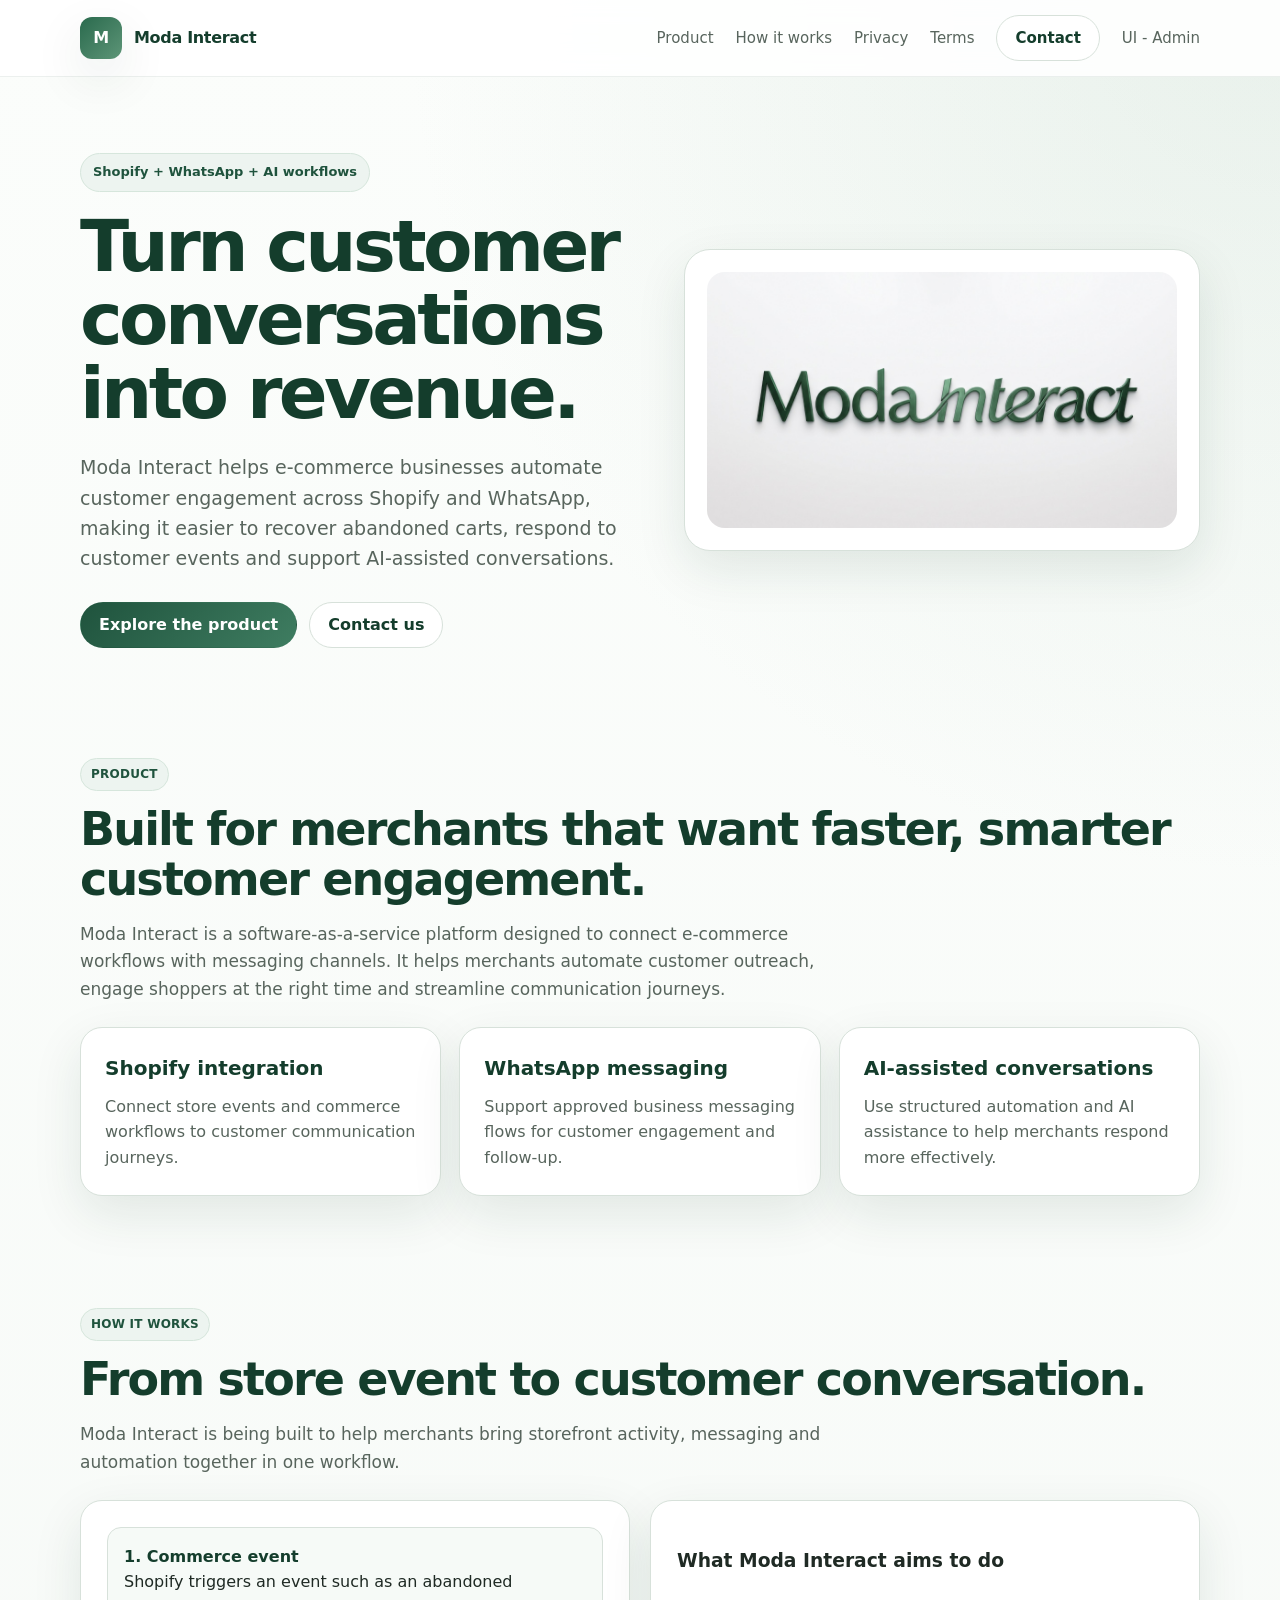
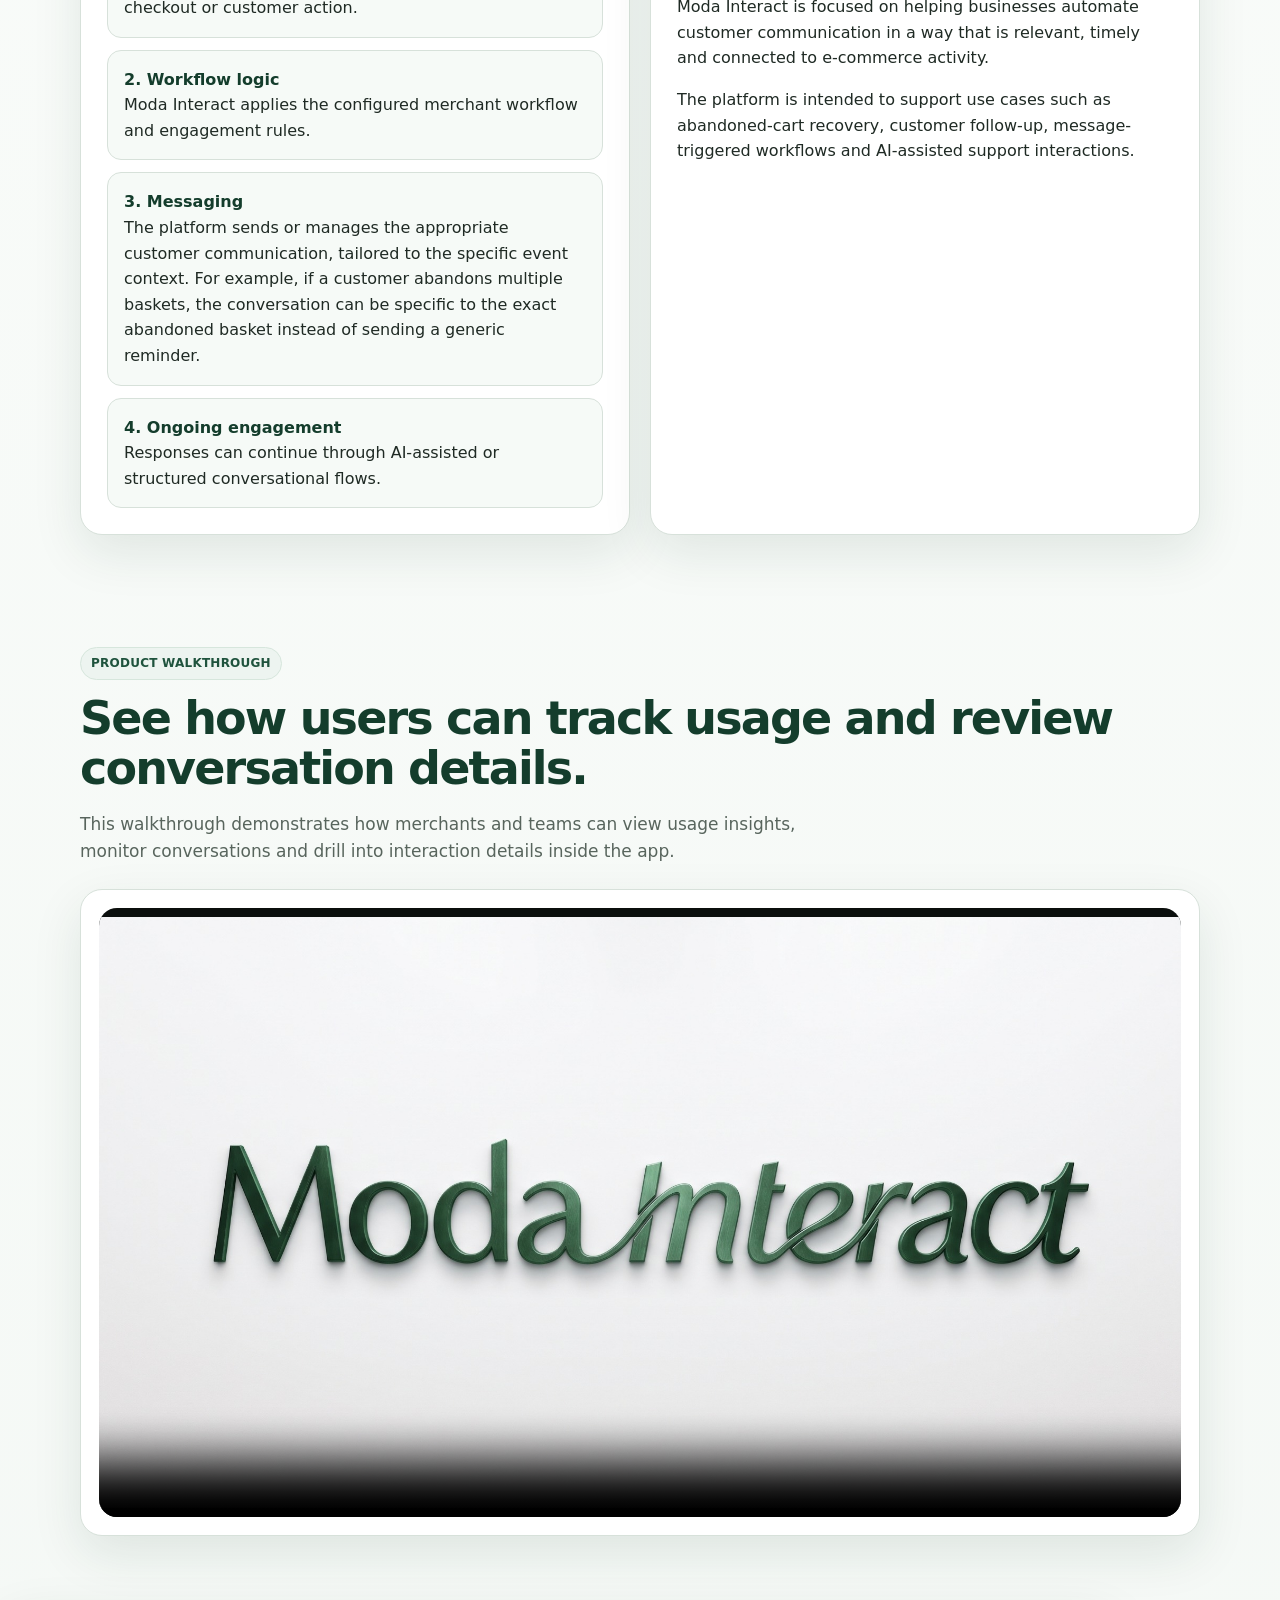
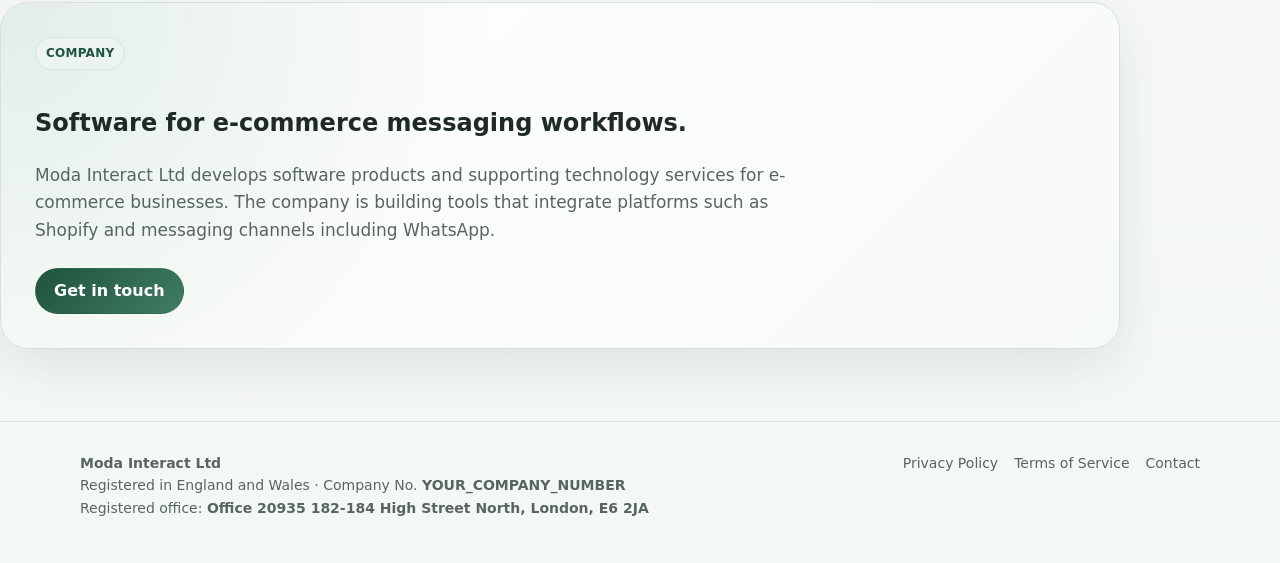
==== index.html @ c129f725 "updated link to admin interface" ====
<!doctype html>
<html lang="en">
<head>
  <meta charset="utf-8">
  <meta name="viewport" content="width=device-width, initial-scale=1">
  <title>Moda Interact — AI-powered customer engagement for e-commerce</title>
  <meta name="description" content="Moda Interact helps e-commerce businesses automate customer engagement across Shopify and WhatsApp.">
  <meta property="og:title" content="Moda Interact">
  <meta property="og:description" content="AI-powered customer engagement for e-commerce businesses.">
  <meta property="og:type" content="website">
  <link rel="icon" type="image/png" sizes="512x512" href="assets/favicon.png">
  <link rel="shortcut icon" href="favicon.ico">
  <link rel="apple-touch-icon" href="assets/favicon.png">
  <link rel="stylesheet" href="styles.css">
</head>
<body>

<header>
  <div class="container navbar">
    <a class="brand" href="index.html">
      <span class="brand-mark">M</span>
      <span>Moda Interact</span>
    </a>
    <nav class="nav-links">
      <a href="index.html#product">Product</a>
      <a href="index.html#how-it-works">How it works</a>
      <a href="privacy.html">Privacy</a>
      <a href="terms.html">Terms</a>
      <a class="button secondary" href="contact.html">Contact</a>
      <a href="ui-admin/index.html#admin-ui">UI - Admin</a>
    </nav>
  </div>
</header>

<main>
  <section class="hero">
    <div class="container hero-grid">
      <div>
        <span class="eyebrow">Shopify + WhatsApp + AI workflows</span>
        <h1>Turn customer conversations into revenue.</h1>
        <p>
          Moda Interact helps e-commerce businesses automate customer engagement across
          Shopify and WhatsApp, making it easier to recover abandoned carts, respond to
          customer events and support AI-assisted conversations.
        </p>
        <div class="hero-actions">
          <a class="button primary" href="#product">Explore the product</a>
          <a class="button secondary" href="contact.html">Contact us</a>
        </div>
      </div>
      <div class="logo-card">
        <img src="assets/moda-interact-logo.jpg" alt="Moda Interact logo">
      </div>
    </div>
  </section>

  <section class="section" id="product">

    <div class="container">
      <span class="badge">Product</span>
      <h2>Built for merchants that want faster, smarter customer engagement.</h2>
      <p class="section-intro">
        Moda Interact is a software-as-a-service platform designed to connect e-commerce
        workflows with messaging channels. It helps merchants automate customer outreach,
        engage shoppers at the right time and streamline communication journeys.
      </p>
      <div class="card-grid">
        <article class="card">
          <h3>Shopify integration</h3>
          <p>Connect store events and commerce workflows to customer communication journeys.</p>
        </article>
        <article class="card">
          <h3>WhatsApp messaging</h3>
          <p>Support approved business messaging flows for customer engagement and follow-up.</p>
        </article>
        <article class="card">
          <h3>AI-assisted conversations</h3>
          <p>Use structured automation and AI assistance to help merchants respond more effectively.</p>
        </article>
      </div>
    </div>
  </section>

  <section class="section" id="how-it-works">
    <div class="container">
      <span class="badge">How it works</span>
      <h2>From store event to customer conversation.</h2>
      <p class="section-intro">
        Moda Interact is being built to help merchants bring storefront activity,
        messaging and automation together in one workflow.
      </p>
      <div class="split">
        <div class="panel">
          <div class="flow">
            <div class="flow-item"><strong>1. Commerce event</strong><br>Shopify triggers an event such as an abandoned checkout or customer action.</div>
            <div class="flow-item"><strong>2. Workflow logic</strong><br>Moda Interact applies the configured merchant workflow and engagement rules.</div>
            <div class="flow-item"><strong>3. Messaging</strong><br>The platform sends or manages the appropriate customer communication, tailored to the specific event context. For example, if a customer abandons multiple baskets, the conversation can be specific to the exact abandoned basket instead of sending a generic reminder.</div>
            <div class="flow-item"><strong>4. Ongoing engagement</strong><br>Responses can continue through AI-assisted or structured conversational flows.</div>
          </div>
        </div>
        <div class="panel">
          <h3>What Moda Interact aims to do</h3>
          <p>
            Moda Interact is focused on helping businesses automate customer communication in a
            way that is relevant, timely and connected to e-commerce activity.
          </p>
          <p>
            The platform is intended to support use cases such as abandoned-cart recovery,
            customer follow-up, message-triggered workflows and AI-assisted support interactions.
          </p>
        </div>
      </div>
    </div>
  </section>

  <section class="section" id="demo">
    <div class="container">
      <span class="badge">Product walkthrough</span>
      <h2>See how users can track usage and review conversation details.</h2>
      <p class="section-intro">
        This walkthrough demonstrates how merchants and teams can view usage insights,
        monitor conversations and drill into interaction details inside the app.
      </p>
      <div class="video-wrap">
        <video controls playsinline preload="metadata" poster="assets/moda-interact-logo.jpg">
          <source src="usage-interactions.mp4" type="video/mp4">
          Your browser does not support the video tag.
        </video>
      </div>
    </div>
  </section>

  <section class="container cta">
    <span class="badge">Company</span>
    <h2>Software for e-commerce messaging workflows.</h2>
    <p class="section-intro">
      Moda Interact Ltd develops software products and supporting technology services for
      e-commerce businesses. The company is building tools that integrate platforms such as
      Shopify and messaging channels including WhatsApp.
    </p>
    <a class="button primary" href="contact.html">Get in touch</a>
  </section>
</main>

<footer>
  <div class="container footer-grid">
    <div>
      <strong>Moda Interact Ltd</strong><br>
      Registered in England and Wales · Company No. <strong>YOUR_COMPANY_NUMBER</strong><br>
      Registered office: <strong>Office 20935 182-184 High Street North, London, E6 2JA</strong>
    </div>
    <div class="footer-links">
      <a href="privacy.html">Privacy Policy</a>
      <a href="terms.html">Terms of Service</a>
      <a href="contact.html">Contact</a>
    </div>
  </div>
</footer>

</body>
</html>
---- styles.css ----
:root {
  --brand-900: #143d2c;
  --brand-800: #1f533d;
  --brand-700: #2a6a4d;
  --brand-600: #3f7d61;
  --brand-500: #5d9577;
  --brand-300: #b9d2c2;
  --brand-200: #d6e6dc;
  --brand-100: #edf4f0;
  --ink: #1f2a24;
  --muted: #58655d;
  --line: #d7e1da;
  --surface: #ffffff;
  --surface-soft: #f6faf7;
  --shadow: 0 18px 50px rgba(20, 61, 44, 0.10);
  --radius: 22px;
  --radius-sm: 14px;
  --max: 1120px;
}

* { box-sizing: border-box; }

html { scroll-behavior: smooth; }

body {
  margin: 0;
  font-family: Inter, ui-sans-serif, system-ui, -apple-system, BlinkMacSystemFont, "Segoe UI", sans-serif;
  color: var(--ink);
  background:
    radial-gradient(circle at top right, rgba(185, 210, 194, 0.28), transparent 22%),
    linear-gradient(180deg, #fbfdfb 0%, #f4f8f5 100%);
  line-height: 1.6;
}

img { max-width: 100%; display: block; }
a { color: inherit; text-decoration: none; }

.container {
  width: min(var(--max), calc(100% - 40px));
  margin: 0 auto;
}

header {
  position: sticky;
  top: 0;
  z-index: 30;
  background: rgba(255,255,255,0.88);
  backdrop-filter: blur(14px);
  border-bottom: 1px solid rgba(20, 61, 44, 0.08);
}

.navbar {
  min-height: 76px;
  display: flex;
  align-items: center;
  justify-content: space-between;
  gap: 20px;
}

.brand {
  display: inline-flex;
  align-items: center;
  gap: 12px;
  font-weight: 800;
  color: var(--brand-900);
  letter-spacing: -0.02em;
}

.brand-mark {
  width: 42px;
  height: 42px;
  border-radius: 12px;
  background: linear-gradient(135deg, var(--brand-700), var(--brand-500));
  color: white;
  display: grid;
  place-items: center;
  font-weight: 900;
  box-shadow: var(--shadow);
}

.nav-links {
  display: flex;
  align-items: center;
  gap: 22px;
  color: var(--muted);
  font-size: 15px;
}

.nav-links a:hover { color: var(--brand-900); }

.button {
  display: inline-flex;
  align-items: center;
  justify-content: center;
  min-height: 46px;
  padding: 0 18px;
  border-radius: 999px;
  border: 1px solid transparent;
  font-weight: 700;
  transition: transform .18s ease, box-shadow .18s ease, background .18s ease;
  cursor: pointer;
}

.button:hover {
  transform: translateY(-1px);
  box-shadow: 0 8px 24px rgba(20, 61, 44, 0.14);
}

.button.primary {
  background: linear-gradient(135deg, var(--brand-800), var(--brand-600));
  color: white;
}

.button.secondary {
  background: white;
  color: var(--brand-900);
  border-color: var(--line);
}

.hero {
  padding: 76px 0 54px;
}

.hero-grid {
  display: grid;
  grid-template-columns: 1.05fr 0.95fr;
  gap: 34px;
  align-items: center;
}

.eyebrow {
  display: inline-flex;
  align-items: center;
  gap: 8px;
  background: var(--brand-100);
  color: var(--brand-800);
  border: 1px solid var(--brand-200);
  border-radius: 999px;
  padding: 8px 12px;
  font-size: 13px;
  font-weight: 700;
  margin-bottom: 18px;
}

h1 {
  margin: 0;
  font-size: clamp(42px, 6vw, 72px);
  line-height: 1.02;
  letter-spacing: -0.05em;
  color: var(--brand-900);
}

.hero p {
  font-size: 19px;
  color: var(--muted);
  max-width: 680px;
  margin: 22px 0 28px;
}

.hero-actions {
  display: flex;
  gap: 12px;
  flex-wrap: wrap;
}

.logo-card {
  background: white;
  border: 1px solid var(--line);
  border-radius: 26px;
  padding: 22px;
  box-shadow: var(--shadow);
}

.logo-card img {
  width: 100%;
  border-radius: 18px;
}

.section {
  padding: 56px 0;
}

.section h2 {
  margin: 0 0 12px;
  font-size: clamp(28px, 4vw, 46px);
  line-height: 1.08;
  letter-spacing: -0.04em;
  color: var(--brand-900);
}

.section-intro {
  color: var(--muted);
  max-width: 760px;
  margin-bottom: 24px;
  font-size: 17px;
}

.card-grid {
  display: grid;
  grid-template-columns: repeat(3, 1fr);
  gap: 18px;
}

.card {
  background: white;
  border: 1px solid var(--line);
  border-radius: var(--radius);
  padding: 24px;
  box-shadow: var(--shadow);
}

.card h3 {
  margin: 0 0 10px;
  color: var(--brand-900);
  font-size: 20px;
}

.card p {
  margin: 0;
  color: var(--muted);
}

.badge {
  display: inline-block;
  font-size: 12px;
  font-weight: 800;
  letter-spacing: 0.02em;
  text-transform: uppercase;
  color: var(--brand-800);
  background: var(--brand-100);
  border: 1px solid var(--brand-200);
  border-radius: 999px;
  padding: 6px 10px;
  margin-bottom: 14px;
}

.split {
  display: grid;
  grid-template-columns: 1fr 1fr;
  gap: 20px;
}

.panel {
  background: white;
  border: 1px solid var(--line);
  border-radius: var(--radius);
  padding: 26px;
  box-shadow: var(--shadow);
}

.flow {
  display: grid;
  gap: 12px;
}

.flow-item {
  background: var(--surface-soft);
  border: 1px solid var(--line);
  border-radius: var(--radius-sm);
  padding: 16px;
}

.flow-item strong {
  color: var(--brand-900);
}

.video-wrap {
  background: white;
  border: 1px solid var(--line);
  border-radius: var(--radius);
  padding: 18px;
  box-shadow: var(--shadow);
}

.video-wrap video {
  display: block;
  width: 100%;
  max-width: 100%;
  border-radius: 18px;
  background: #0b0f0d;
  aspect-ratio: 16 / 9;
}

.cta {
  margin: 10px 0 72px;
  background:
    radial-gradient(circle at top left, rgba(214, 230, 220, 0.70), transparent 42%),
    linear-gradient(135deg, #ffffff 0%, #f6faf7 100%);
  border: 1px solid var(--line);
  border-radius: 28px;
  padding: 34px;
  box-shadow: var(--shadow);
}

footer {
  border-top: 1px solid var(--line);
  padding: 30px 0 44px;
  color: var(--muted);
  font-size: 14px;
}

.footer-grid {
  display: flex;
  justify-content: space-between;
  gap: 24px;
  flex-wrap: wrap;
}

.footer-links {
  display: flex;
  gap: 16px;
  flex-wrap: wrap;
}

.legal {
  padding: 56px 0 80px;
}

.legal-wrap {
  background: white;
  border: 1px solid var(--line);
  border-radius: 28px;
  padding: 34px;
  box-shadow: var(--shadow);
}

.legal h1 {
  font-size: clamp(36px, 5vw, 58px);
  margin-bottom: 16px;
}

.legal h2 {
  color: var(--brand-900);
  margin-top: 28px;
  margin-bottom: 8px;
  font-size: 24px;
}

.legal p, .legal li {
  color: var(--muted);
}

.notice {
  background: var(--brand-100);
  border: 1px solid var(--brand-200);
  color: var(--brand-800);
  border-radius: 16px;
  padding: 14px 16px;
  margin-top: 16px;
}

.contact-card {
  display: grid;
  gap: 12px;
}

.contact-list {
  display: grid;
  gap: 12px;
  margin-top: 16px;
}

.contact-item {
  background: var(--surface-soft);
  border: 1px solid var(--line);
  border-radius: 14px;
  padding: 14px 16px;
}

.small {
  font-size: 14px;
  color: var(--muted);
}

@media (max-width: 900px) {
  .hero-grid, .split, .card-grid {
    grid-template-columns: 1fr;
  }
}

@media (max-width: 740px) {
  .nav-links a:not(.button) { display: none; }
  .container { width: min(var(--max), calc(100% - 24px)); }
  .hero { padding-top: 46px; }
  .cta, .legal-wrap { padding: 24px; }
}
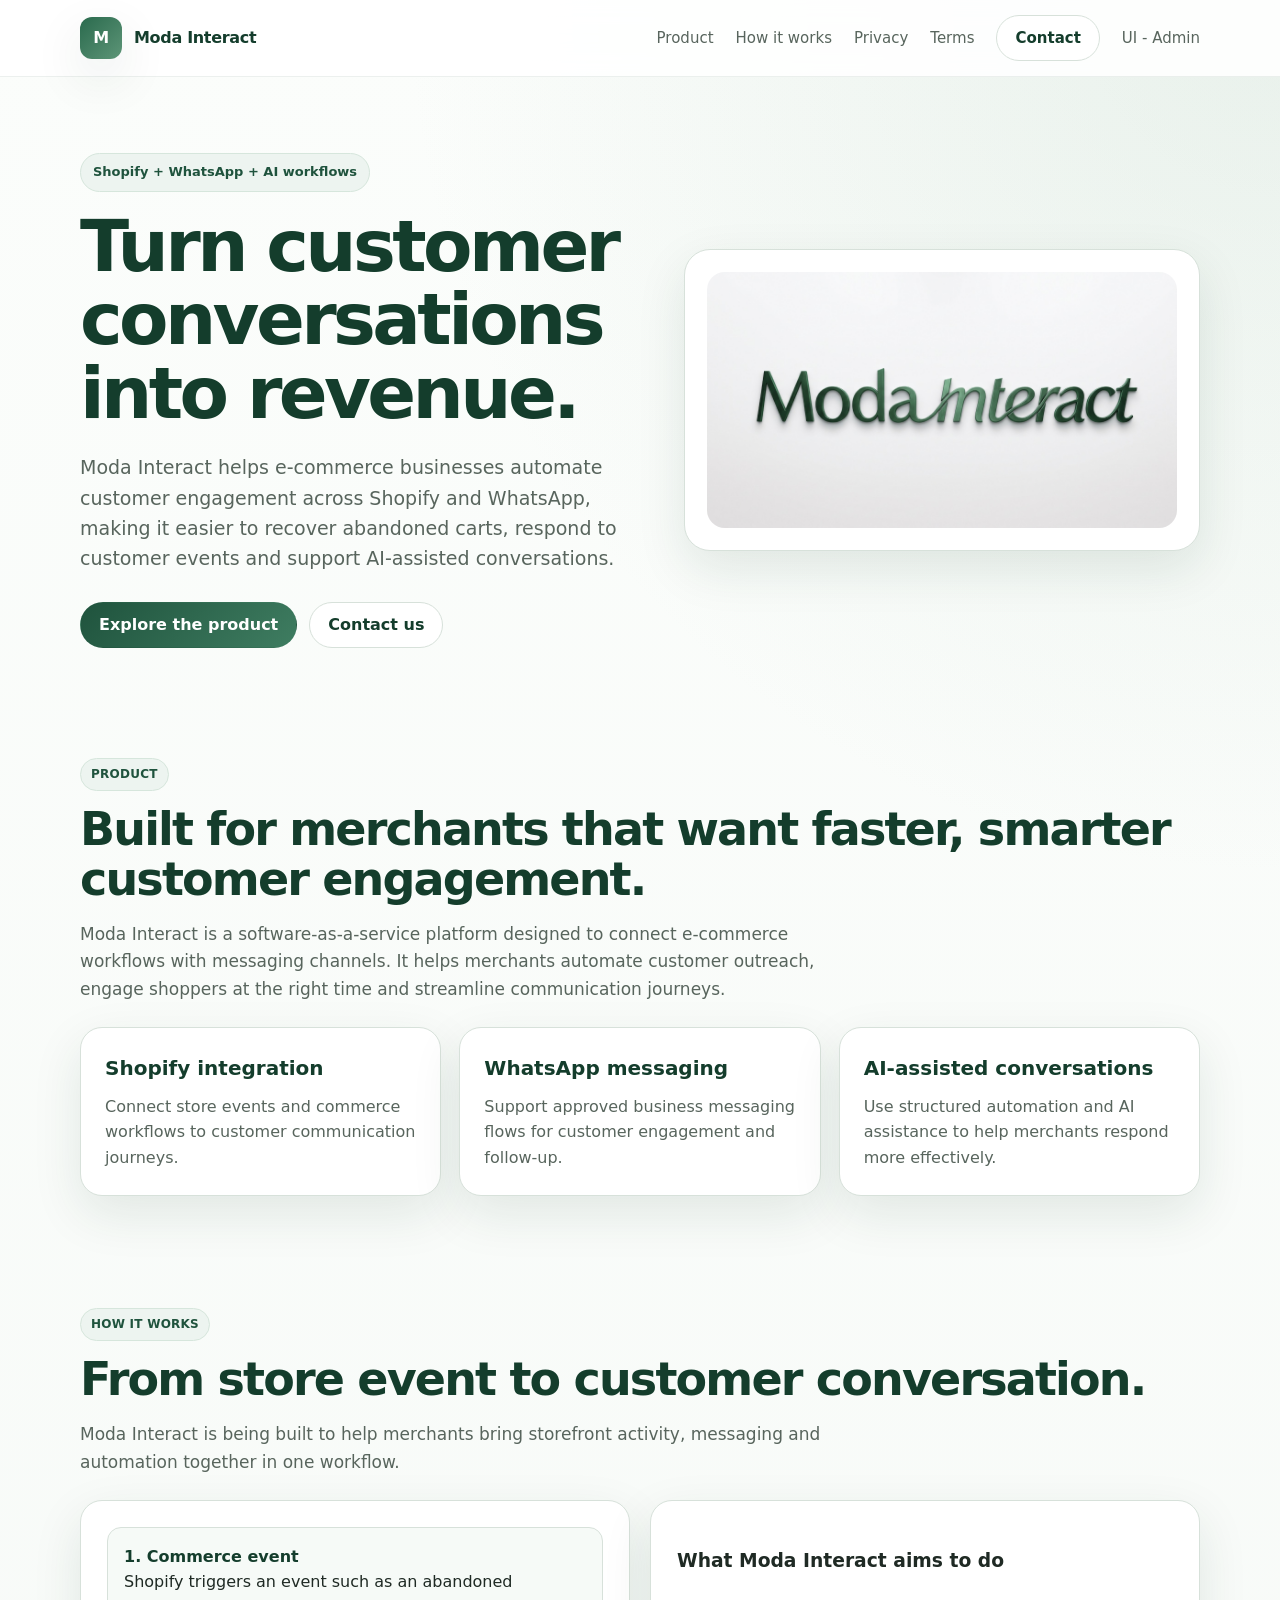
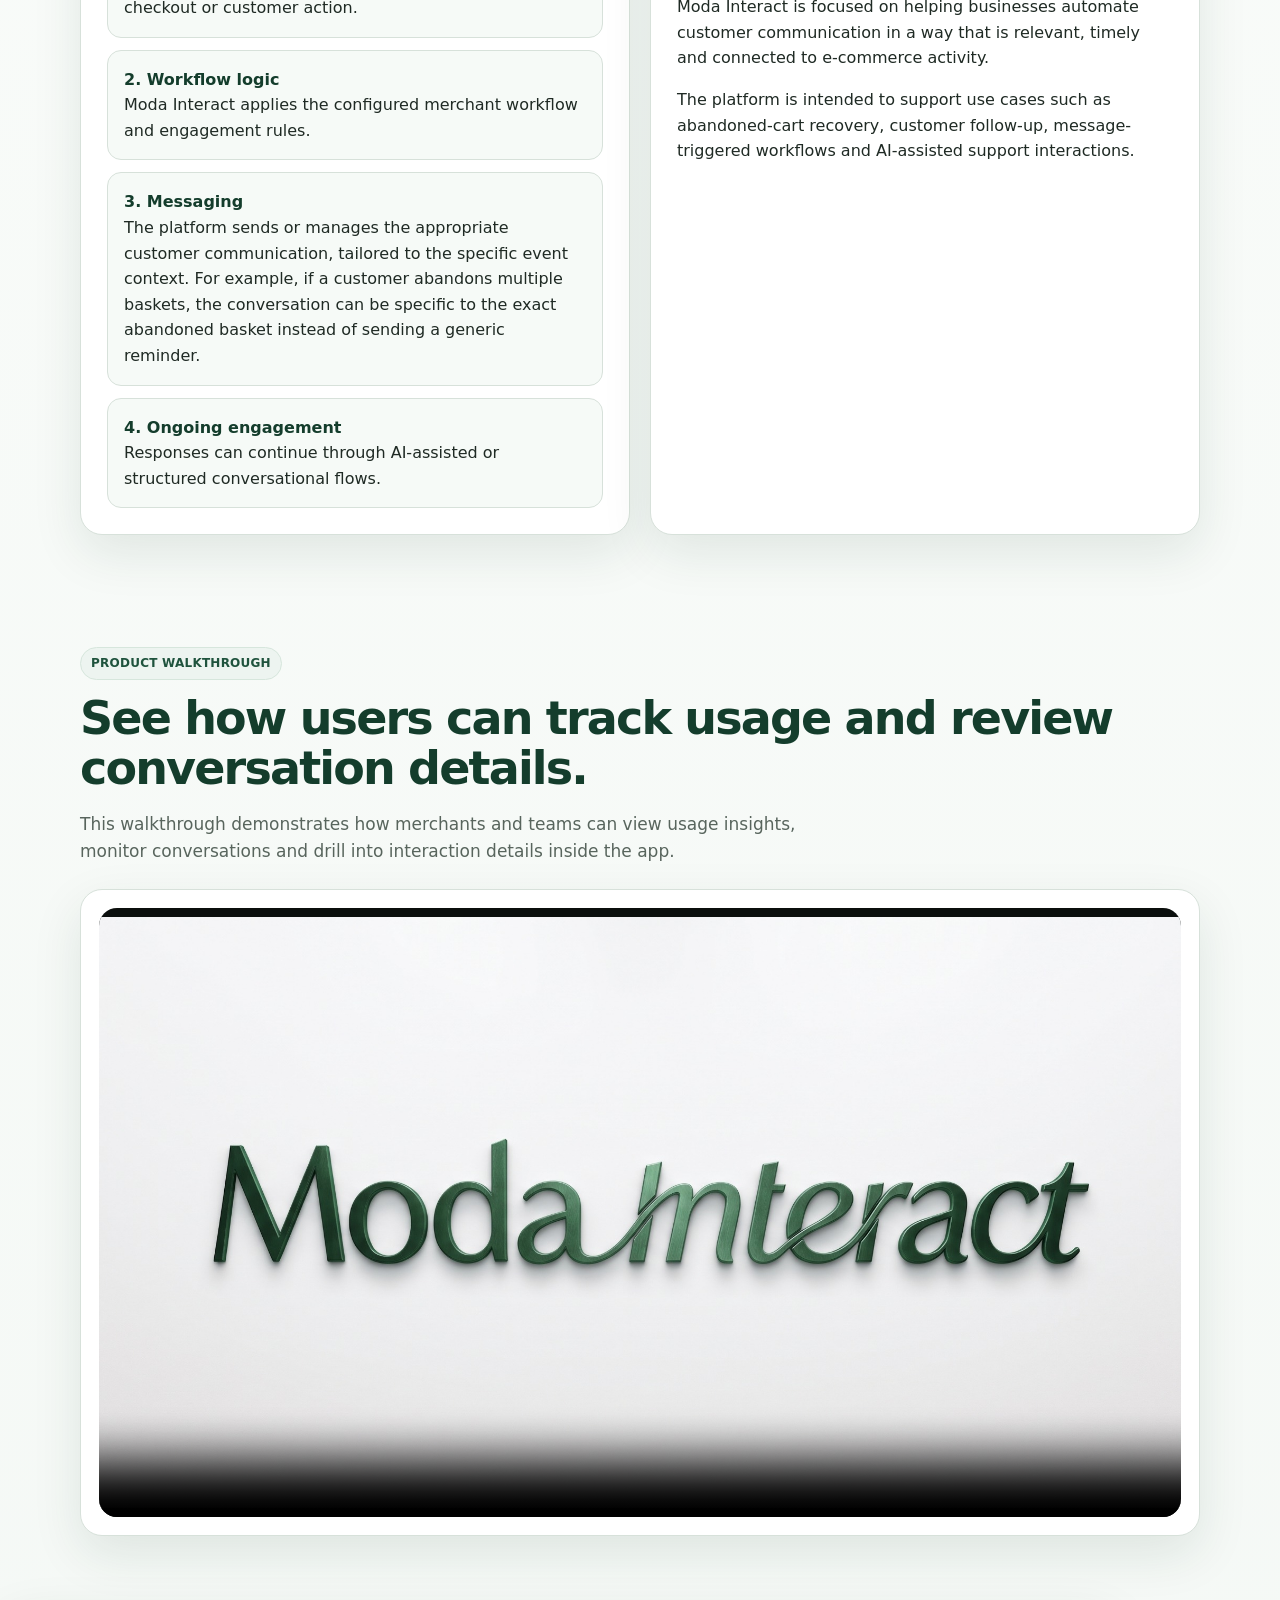
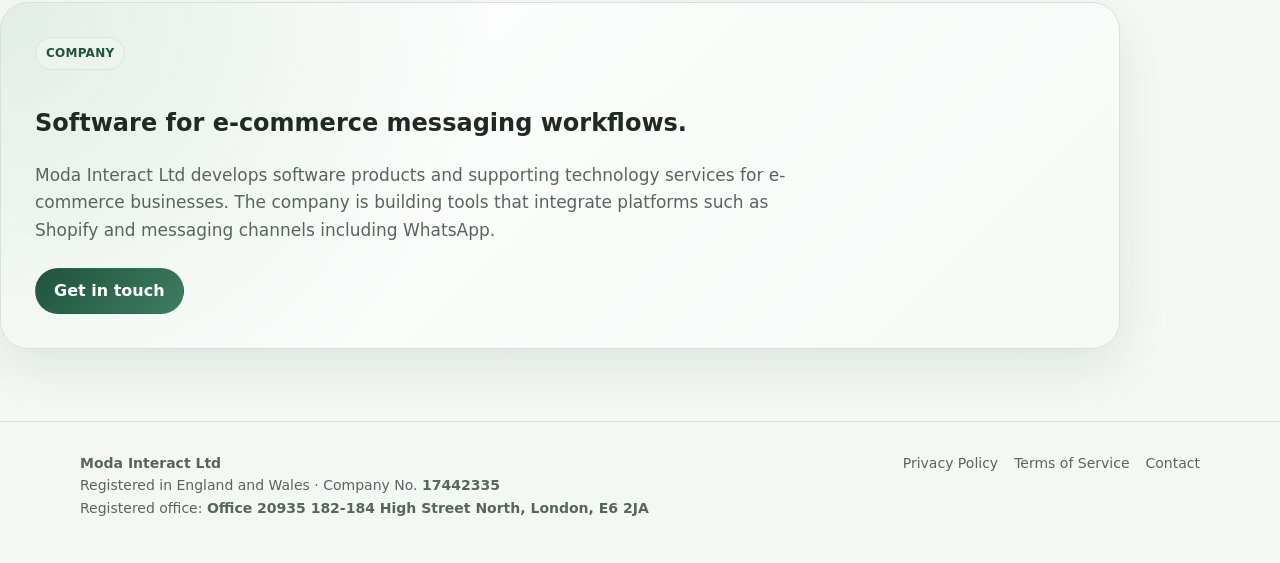
==== commit 2d03a1e3: "added company details" ====
--- a/index.html
+++ b/index.html
@@ -97,8 +97,7 @@
             <div class="flow-item"><strong>3. Messaging</strong><br>The platform sends or manages the appropriate customer communication, tailored to the specific event context. For example, if a customer abandons multiple baskets, the conversation can be specific to the exact abandoned basket instead of sending a generic reminder.</div>
             <div class="flow-item"><strong>4. Ongoing engagement</strong><br>Responses can continue through AI-assisted or structured conversational flows.</div>
           </div>
-        </div>
-        <div class="panel">
+        </div> <div class="panel">
           <h3>What Moda Interact aims to do</h3>
           <p>
             Moda Interact is focused on helping businesses automate customer communication in a
@@ -146,7 +145,7 @@
   <div class="container footer-grid">
     <div>
       <strong>Moda Interact Ltd</strong><br>
-      Registered in England and Wales · Company No. <strong>YOUR_COMPANY_NUMBER</strong><br>
+      Registered in England and Wales · Company No. <strong>17442335</strong><br>
       Registered office: <strong>Office 20935 182-184 High Street North, London, E6 2JA</strong>
     </div>
     <div class="footer-links">
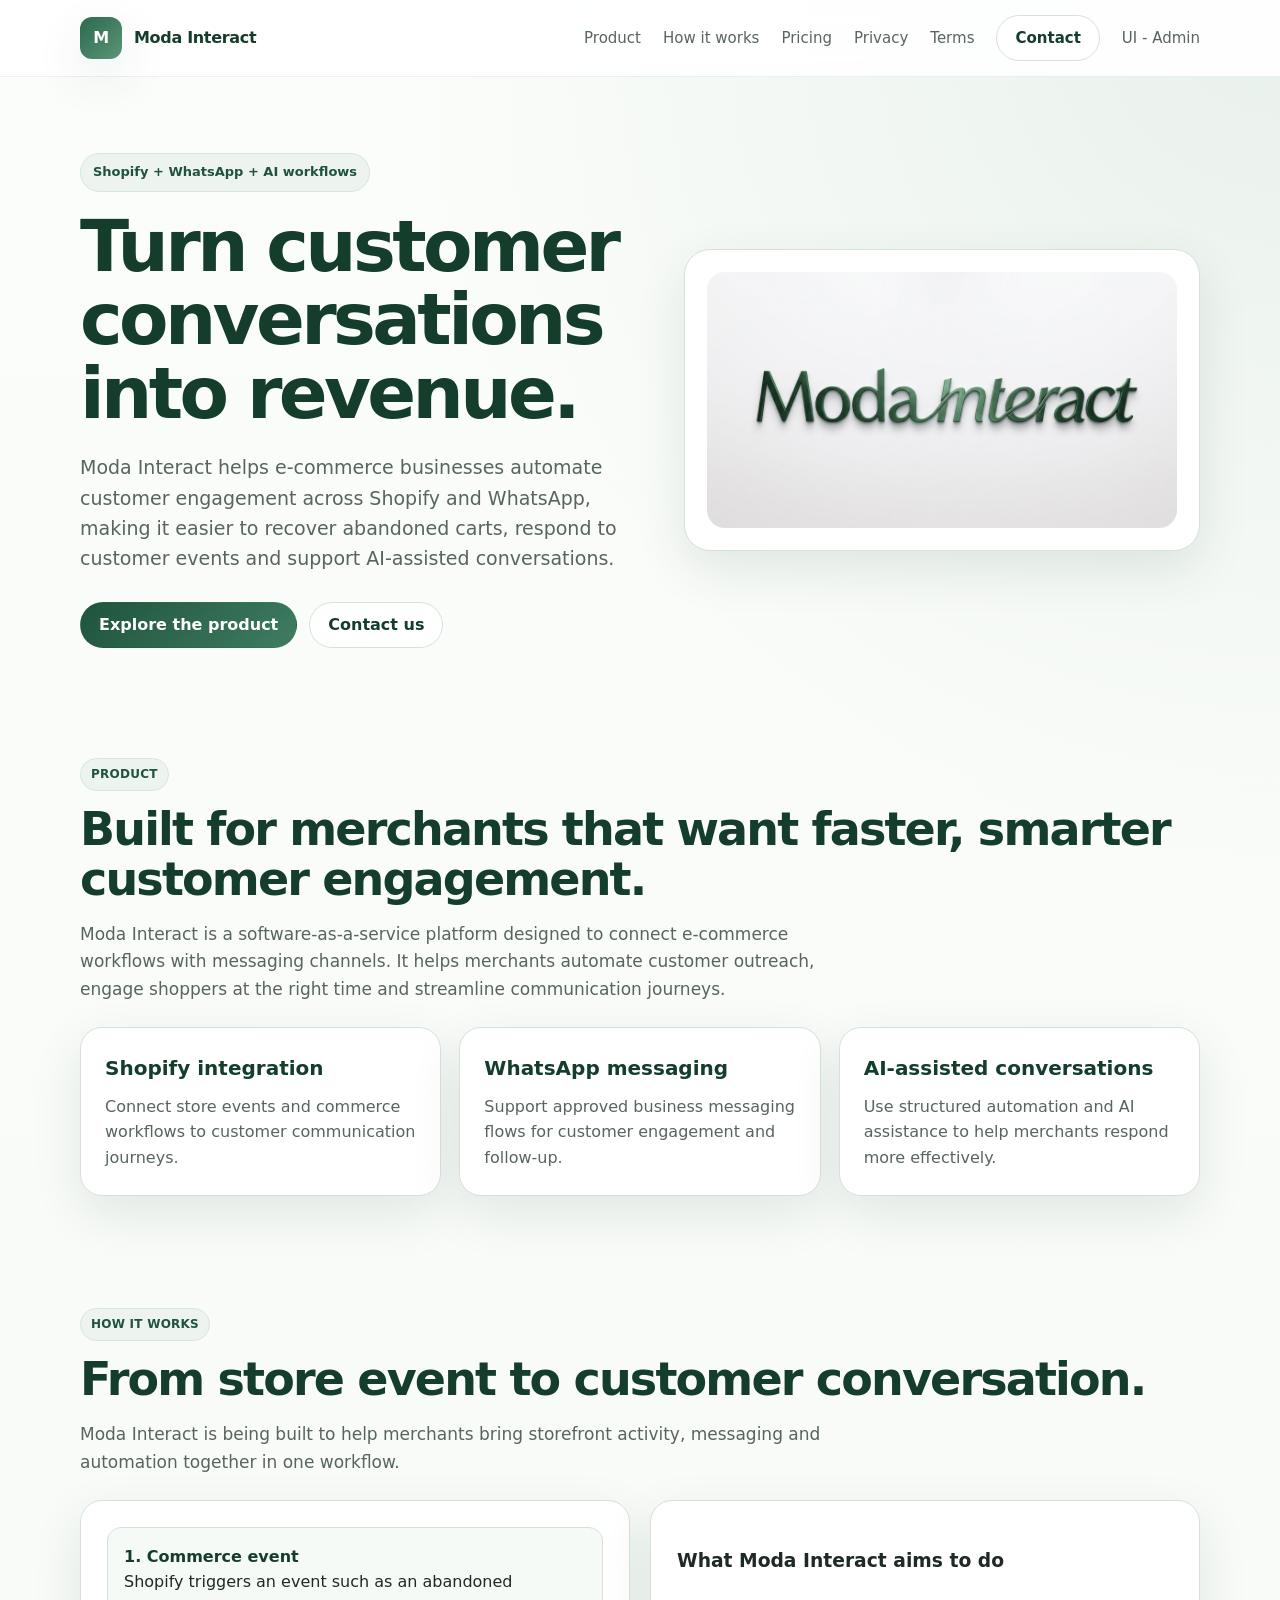
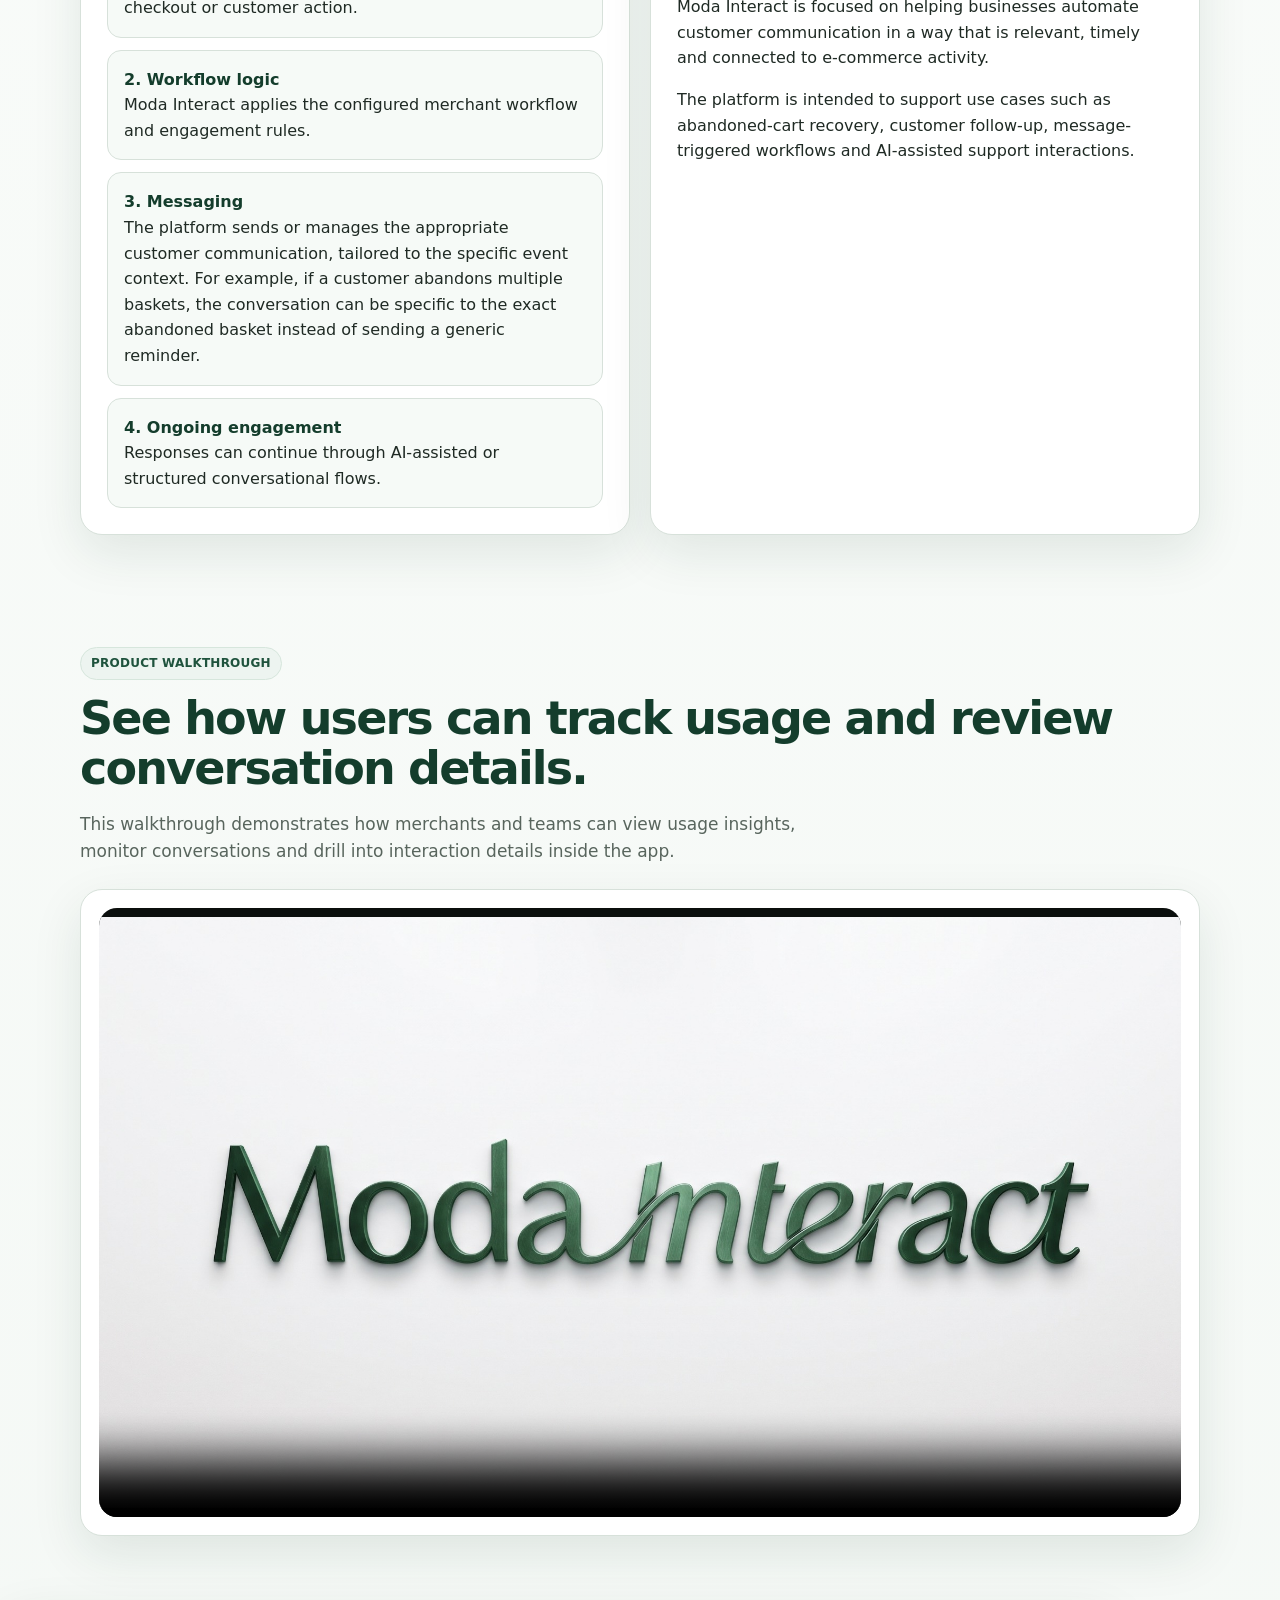
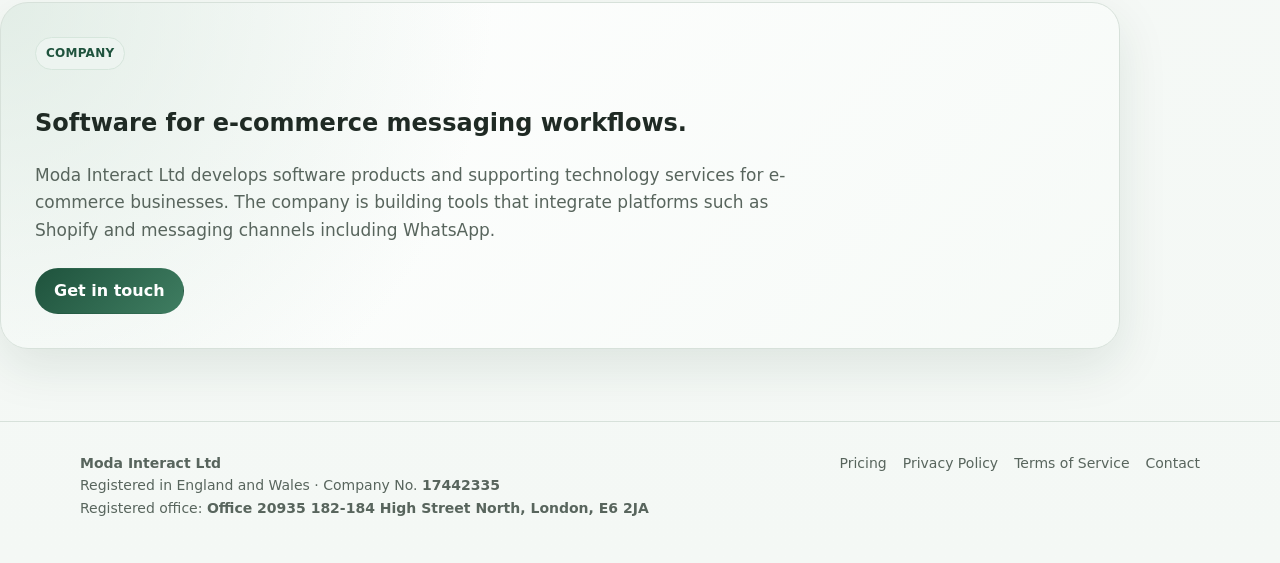
==== commit 626ea129: "adding pricing page" ====
--- a/index.html
+++ b/index.html
@@ -24,6 +24,7 @@
     <nav class="nav-links">
       <a href="index.html#product">Product</a>
       <a href="index.html#how-it-works">How it works</a>
+      <a href="pricing.html">Pricing</a>
       <a href="privacy.html">Privacy</a>
       <a href="terms.html">Terms</a>
       <a class="button secondary" href="contact.html">Contact</a>
@@ -149,6 +150,7 @@
       Registered office: <strong>Office 20935 182-184 High Street North, London, E6 2JA</strong>
     </div>
     <div class="footer-links">
+      <a href="pricing.html">Pricing</a>
       <a href="privacy.html">Privacy Policy</a>
       <a href="terms.html">Terms of Service</a>
       <a href="contact.html">Contact</a>
--- a/styles.css
+++ b/styles.css
@@ -385,3 +385,545 @@
   .hero { padding-top: 46px; }
   .cta, .legal-wrap { padding: 24px; }
 }
+
+/* Pricing page */
+.pricing-hero {
+  padding-bottom: 34px;
+}
+
+.pricing-hero-grid {
+  align-items: stretch;
+}
+
+.hero-mini-stats {
+  display: grid;
+  grid-template-columns: repeat(3, 1fr);
+  gap: 14px;
+  margin-top: 26px;
+}
+
+.mini-stat {
+  background: rgba(255,255,255,0.82);
+  border: 1px solid var(--line);
+  border-radius: 18px;
+  padding: 16px;
+  box-shadow: var(--shadow);
+}
+
+.mini-stat strong {
+  display: block;
+  color: var(--brand-900);
+  font-size: 18px;
+  margin-bottom: 4px;
+}
+
+.mini-stat span {
+  color: var(--muted);
+  font-size: 14px;
+}
+
+.pricing-orbit {
+  position: relative;
+  min-height: 430px;
+  background:
+    radial-gradient(circle at center, rgba(214, 230, 220, 0.95), rgba(237, 244, 240, 0.65) 34%, transparent 35%),
+    linear-gradient(135deg, rgba(255,255,255,0.95), rgba(246,250,247,0.96));
+  border: 1px solid var(--line);
+  border-radius: 28px;
+  box-shadow: var(--shadow);
+  overflow: hidden;
+}
+
+.pricing-orbit::before,
+.pricing-orbit::after {
+  content: "";
+  position: absolute;
+  inset: 32px;
+  border-radius: 50%;
+  border: 1px dashed rgba(63, 125, 97, 0.24);
+}
+
+.pricing-orbit::after {
+  inset: 78px;
+}
+
+.orbit-core {
+  position: absolute;
+  top: 50%;
+  left: 50%;
+  transform: translate(-50%, -50%);
+  width: min(280px, calc(100% - 60px));
+  text-align: center;
+  background: white;
+  border: 1px solid var(--line);
+  border-radius: 24px;
+  padding: 24px;
+  box-shadow: var(--shadow);
+  z-index: 2;
+}
+
+.orbit-kicker {
+  display: inline-block;
+  font-size: 12px;
+  text-transform: uppercase;
+  letter-spacing: 0.05em;
+  color: var(--brand-700);
+  font-weight: 800;
+  margin-bottom: 10px;
+}
+
+.orbit-core strong {
+  display: block;
+  color: var(--brand-900);
+  font-size: 28px;
+  line-height: 1.08;
+  margin-bottom: 8px;
+}
+
+.orbit-core p {
+  margin: 0;
+  color: var(--muted);
+  font-size: 15px;
+}
+
+.orbit-pill {
+  position: absolute;
+  background: white;
+  border: 1px solid var(--line);
+  border-radius: 999px;
+  padding: 12px 16px;
+  box-shadow: var(--shadow);
+  font-weight: 700;
+  color: var(--brand-900);
+  z-index: 2;
+}
+
+.orbit-pill-a { top: 42px; left: 34px; }
+.orbit-pill-b { top: 86px; right: 24px; }
+.orbit-pill-c { bottom: 42px; left: 32px; max-width: 220px; }
+.orbit-pill-d { right: 30px; bottom: 86px; }
+
+.plan-grid {
+  display: grid;
+  grid-template-columns: repeat(4, 1fr);
+  gap: 20px;
+  align-items: stretch;
+}
+
+.plan-card {
+  position: relative;
+  background: linear-gradient(180deg, #ffffff 0%, #f9fcfa 100%);
+  border: 1px solid var(--line);
+  border-radius: 26px;
+  padding: 24px;
+  box-shadow: var(--shadow);
+  display: flex;
+  flex-direction: column;
+  gap: 18px;
+}
+
+.plan-card-free {
+  background: linear-gradient(180deg, #ffffff 0%, #f5f8f6 100%);
+}
+
+.featured-plan {
+  border-color: rgba(42, 106, 77, 0.25);
+  box-shadow: 0 24px 56px rgba(20, 61, 44, 0.16);
+  transform: translateY(-6px);
+}
+
+.plan-ribbon {
+  position: absolute;
+  top: 14px;
+  right: 14px;
+  background: linear-gradient(135deg, var(--brand-800), var(--brand-600));
+  color: white;
+  border-radius: 999px;
+  padding: 7px 11px;
+  font-size: 12px;
+  font-weight: 800;
+  letter-spacing: 0.02em;
+}
+
+.plan-chip {
+  display: inline-flex;
+  align-items: center;
+  background: var(--brand-100);
+  border: 1px solid var(--brand-200);
+  color: var(--brand-800);
+  border-radius: 999px;
+  padding: 6px 10px;
+  font-size: 12px;
+  font-weight: 800;
+  text-transform: uppercase;
+  letter-spacing: 0.03em;
+  margin-bottom: 10px;
+}
+
+.plan-header h3 {
+  margin: 0 0 6px;
+  font-size: 28px;
+  color: var(--brand-900);
+}
+
+.plan-header p {
+  margin: 10px 0 0;
+  color: var(--muted);
+}
+
+.plan-price {
+  color: var(--brand-900);
+  font-size: 46px;
+  font-weight: 900;
+  line-height: 1;
+  letter-spacing: -0.05em;
+}
+
+.currency {
+  font-size: 24px;
+  vertical-align: top;
+  position: relative;
+  top: 4px;
+  margin-right: 3px;
+}
+
+.price-period {
+  font-size: 15px;
+  font-weight: 700;
+  color: var(--muted);
+  letter-spacing: 0;
+  margin-left: 6px;
+}
+
+.plan-allowance {
+  background: linear-gradient(135deg, var(--brand-900), var(--brand-700));
+  color: white;
+  border-radius: 22px;
+  padding: 18px;
+}
+
+.allowance-number {
+  font-size: 44px;
+  font-weight: 900;
+  line-height: 1;
+  margin-bottom: 8px;
+}
+
+.allowance-copy {
+  font-size: 14px;
+  color: rgba(255,255,255,0.86);
+}
+
+.plan-feature-list {
+  display: grid;
+  gap: 12px;
+}
+
+.plan-feature {
+  background: white;
+  border: 1px solid var(--line);
+  border-radius: 16px;
+  padding: 14px;
+}
+
+.plan-feature strong {
+  display: block;
+  color: var(--brand-900);
+  margin-bottom: 4px;
+}
+
+.plan-feature span {
+  display: block;
+  color: var(--muted);
+  font-size: 14px;
+}
+
+.pricing-highlight {
+  background:
+    radial-gradient(circle at top left, rgba(214, 230, 220, 0.45), transparent 28%),
+    linear-gradient(180deg, rgba(250,252,251,0.98), rgba(244,248,245,0.98));
+}
+
+.topup-showcase {
+  display: grid;
+  grid-template-columns: 0.92fr 1.08fr;
+  gap: 22px;
+  align-items: start;
+}
+
+.topup-intro-card,
+.ladder-card,
+.journey-panel,
+.pricing-panel,
+.faq-card {
+  background: white;
+  border: 1px solid var(--line);
+  border-radius: 24px;
+  box-shadow: var(--shadow);
+}
+
+.topup-intro-card {
+  padding: 28px;
+}
+
+.topup-intro-card h3,
+.ladder-card h3,
+.pricing-panel h3,
+.faq-card h3,
+.journey-node h3 {
+  margin: 0 0 10px;
+  color: var(--brand-900);
+}
+
+.topup-intro-card p,
+.ladder-card p,
+.faq-card p,
+.journey-node p,
+.benefit-card p {
+  margin: 0;
+  color: var(--muted);
+}
+
+.topup-circles {
+  display: grid;
+  grid-template-columns: repeat(3, 1fr);
+  gap: 12px;
+  margin-top: 20px;
+}
+
+.topup-circle {
+  aspect-ratio: 1;
+  border-radius: 50%;
+  background: radial-gradient(circle at 30% 20%, rgba(255,255,255,0.95), rgba(214,230,220,0.55));
+  border: 1px solid var(--line);
+  display: grid;
+  place-items: center;
+  text-align: center;
+  padding: 16px;
+}
+
+.topup-circle span {
+  display: block;
+  color: var(--brand-900);
+  font-size: 28px;
+  font-weight: 900;
+  line-height: 1;
+}
+
+.topup-circle small {
+  color: var(--muted);
+  font-size: 12px;
+  margin-top: 6px;
+}
+
+.topup-ladder-grid {
+  display: grid;
+  gap: 16px;
+}
+
+.ladder-card {
+  padding: 22px;
+}
+
+.highlighted-ladder {
+  background: linear-gradient(135deg, #ffffff 0%, #f6faf7 100%);
+  border-color: rgba(42,106,77,0.22);
+}
+
+.ladder-head {
+  display: flex;
+  gap: 14px;
+  align-items: center;
+  margin-bottom: 16px;
+}
+
+.plan-dot {
+  width: 14px;
+  height: 54px;
+  border-radius: 999px;
+  flex: 0 0 auto;
+}
+
+.free-dot { background: linear-gradient(180deg, #b7c6bd, #d8e3dc); }
+.starter-dot { background: linear-gradient(180deg, #4b8b69, #7cb092); }
+.growth-dot { background: linear-gradient(180deg, #2c6d4f, #5b9678); }
+.scale-dot { background: linear-gradient(180deg, #173d2c, #2a6a4d); }
+
+.pack-bars {
+  display: grid;
+  gap: 12px;
+}
+
+.pack-bar {
+  display: flex;
+  justify-content: space-between;
+  align-items: center;
+  gap: 12px;
+  background: var(--surface-soft);
+  border: 1px solid var(--line);
+  border-radius: 16px;
+  padding: 13px 15px;
+}
+
+.pack-bar span {
+  color: var(--muted);
+  font-weight: 700;
+}
+
+.pack-bar strong {
+  color: var(--brand-900);
+}
+
+.journey-panel {
+  padding: 26px;
+  display: grid;
+  grid-template-columns: repeat(4, 1fr);
+  gap: 16px;
+  align-items: center;
+}
+
+.journey-node {
+  position: relative;
+  background: linear-gradient(180deg, #ffffff 0%, #f8fbf9 100%);
+  border: 1px solid var(--line);
+  border-radius: 20px;
+  padding: 20px;
+  min-height: 220px;
+}
+
+.spotlight-node {
+  border-color: rgba(42,106,77,0.25);
+  box-shadow: 0 18px 40px rgba(20,61,44,0.10);
+}
+
+.journey-step {
+  width: 42px;
+  height: 42px;
+  border-radius: 12px;
+  background: linear-gradient(135deg, var(--brand-800), var(--brand-600));
+  color: white;
+  display: grid;
+  place-items: center;
+  font-weight: 900;
+  margin-bottom: 16px;
+}
+
+.journey-arrow {
+  display: none;
+}
+
+.credit-stack {
+  display: grid;
+  gap: 12px;
+  margin-top: 16px;
+}
+
+.credit-layer {
+  border-radius: 18px;
+  padding: 18px;
+  color: var(--brand-900);
+}
+
+.credit-layer strong {
+  display: block;
+  margin-bottom: 5px;
+}
+
+.credit-layer span {
+  color: var(--muted);
+}
+
+.layer-one { background: linear-gradient(135deg, rgba(31,83,61,0.12), rgba(93,149,119,0.16)); }
+.layer-two { background: linear-gradient(135deg, rgba(185,210,194,0.34), rgba(214,230,220,0.58)); }
+.layer-three { background: linear-gradient(135deg, rgba(237,244,240,0.92), rgba(255,255,255,0.98)); border: 1px solid var(--line); }
+
+.pricing-panel {
+  padding: 26px;
+}
+
+.benefit-grid {
+  display: grid;
+  grid-template-columns: repeat(2, 1fr);
+  gap: 12px;
+  margin-top: 18px;
+}
+
+.benefit-card {
+  background: var(--surface-soft);
+  border: 1px solid var(--line);
+  border-radius: 16px;
+  padding: 16px;
+}
+
+.benefit-card strong {
+  display: block;
+  color: var(--brand-900);
+  margin-bottom: 6px;
+}
+
+.faq-grid {
+  display: grid;
+  grid-template-columns: repeat(2, 1fr);
+  gap: 18px;
+}
+
+.faq-card {
+  padding: 24px;
+}
+
+.pricing-cta {
+  margin-top: 0;
+}
+
+@media (max-width: 1080px) {
+  .plan-grid {
+    grid-template-columns: repeat(2, 1fr);
+  }
+
+  .topup-showcase,
+  .journey-panel {
+    grid-template-columns: 1fr;
+  }
+
+  .hero-mini-stats {
+    grid-template-columns: 1fr;
+  }
+}
+
+@media (max-width: 900px) {
+  .pricing-orbit {
+    min-height: 340px;
+  }
+
+  .orbit-pill {
+    position: static;
+    margin: 10px 16px 0;
+    display: inline-flex;
+  }
+
+  .orbit-core {
+    top: auto;
+    left: auto;
+    right: 18px;
+    bottom: 18px;
+    transform: none;
+    width: calc(100% - 36px);
+  }
+
+  .journey-node {
+    min-height: auto;
+  }
+}
+
+@media (max-width: 740px) {
+  .plan-grid,
+  .faq-grid,
+  .benefit-grid,
+  .topup-circles {
+    grid-template-columns: 1fr;
+  }
+
+  .featured-plan {
+    transform: none;
+  }
+}
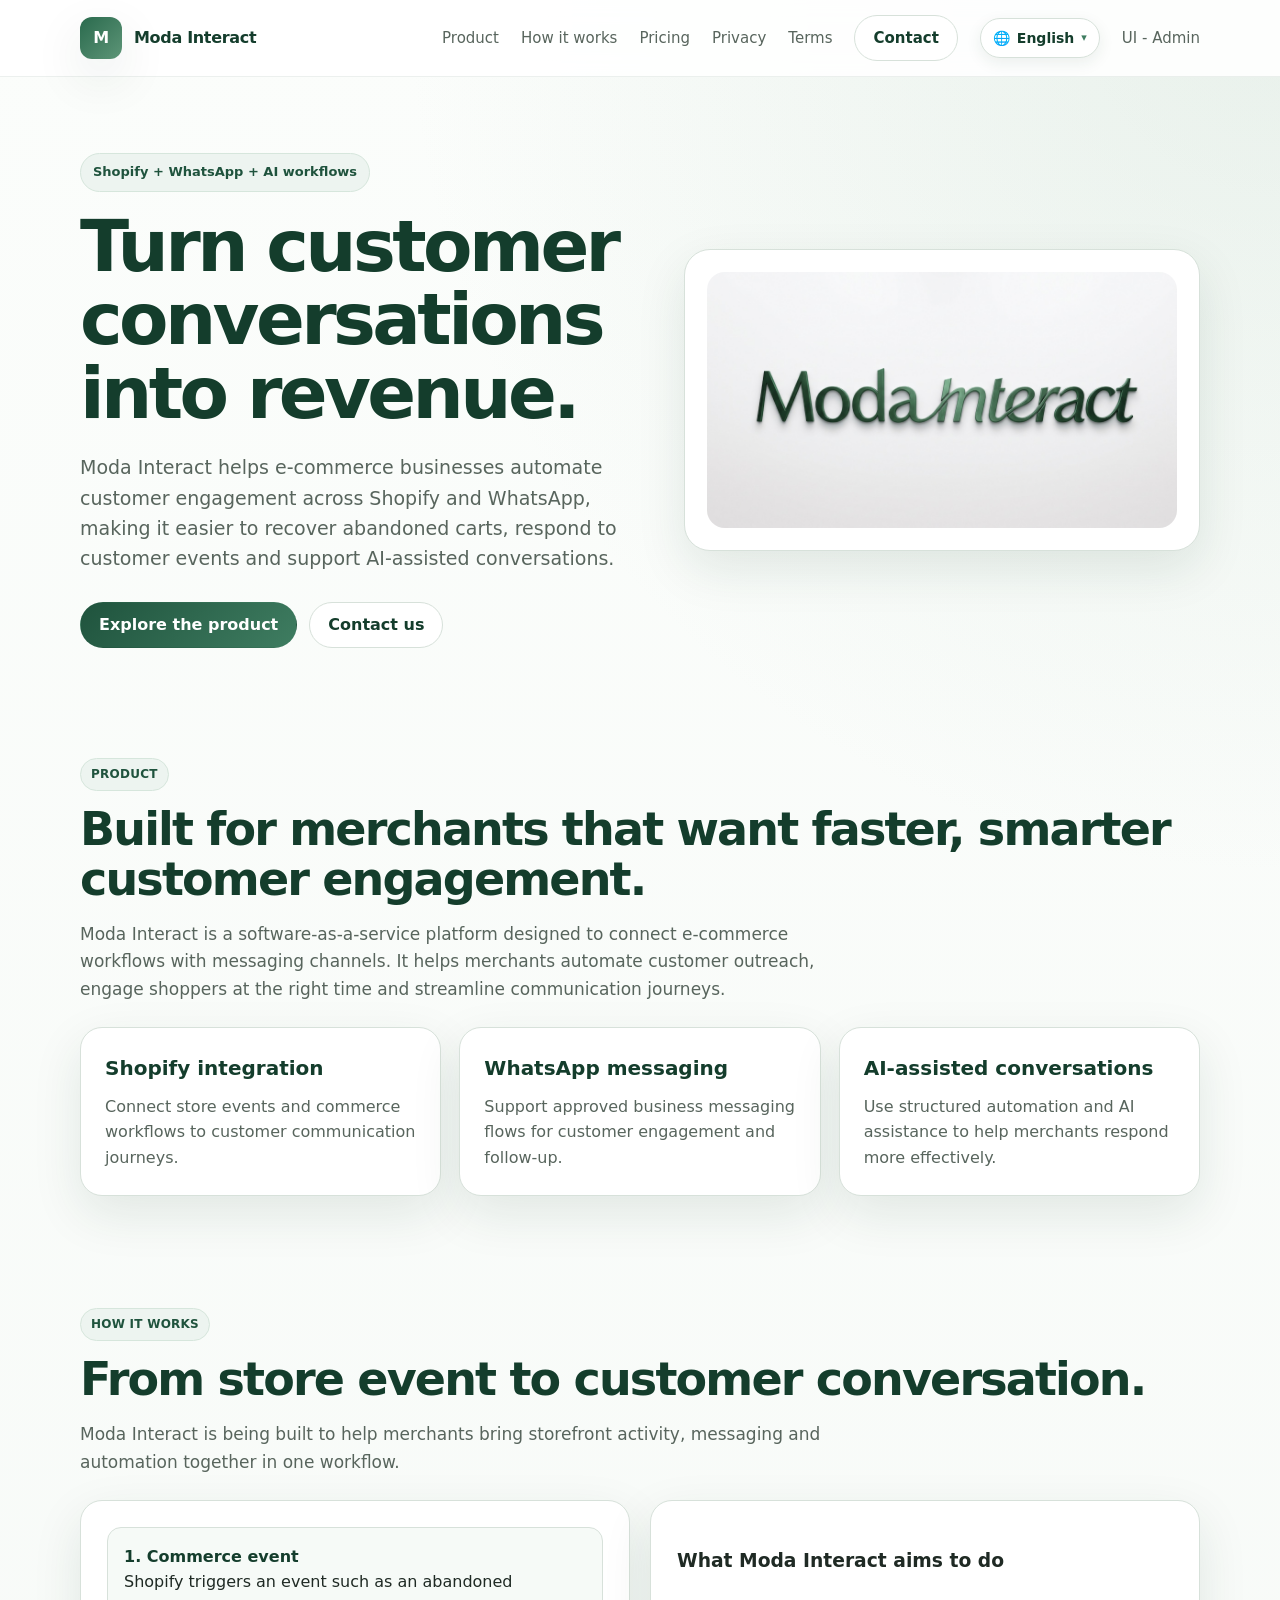
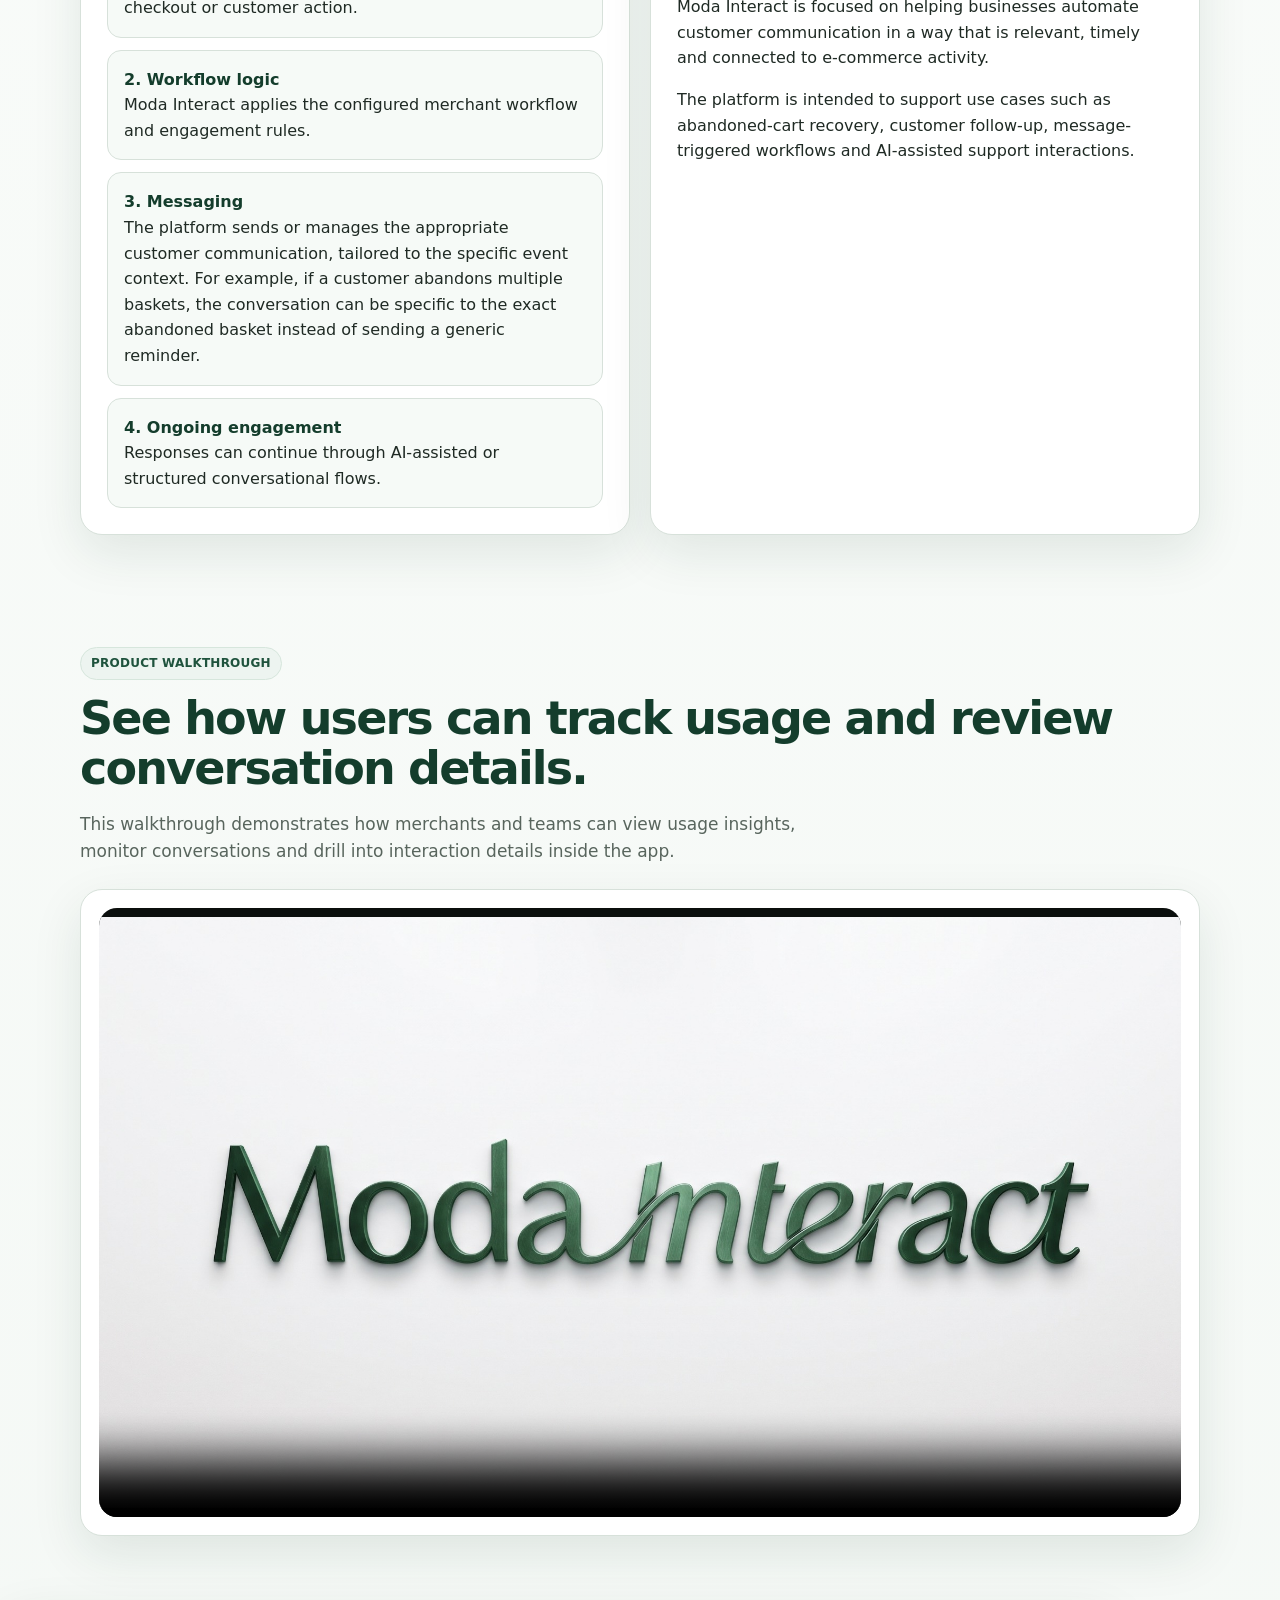
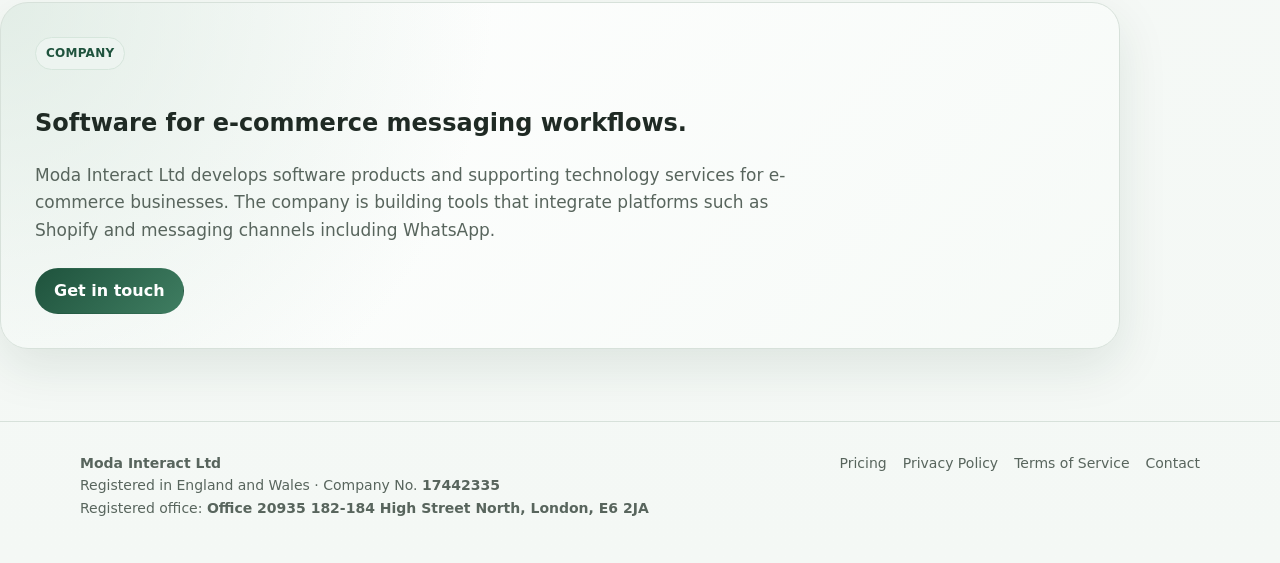
==== commit 4ab2d1cd: "added intenationalizaiton" ====
--- a/index.html
+++ b/index.html
@@ -12,6 +12,8 @@
   <link rel="shortcut icon" href="favicon.ico">
   <link rel="apple-touch-icon" href="assets/favicon.png">
   <link rel="stylesheet" href="styles.css">
+  <script src="i18n/translations.js" defer></script>
+  <script src="i18n/site-i18n.js" defer></script>
 </head>
 <body>
 
--- a/styles.css
+++ b/styles.css
@@ -927,3 +927,121 @@
     transform: none;
   }
 }
+
+/* Public-site language selector */
+.language-switcher {
+  position: relative;
+  flex: 0 0 auto;
+}
+
+.language-button {
+  min-height: 40px;
+  display: inline-flex;
+  align-items: center;
+  gap: 7px;
+  padding: 0 12px;
+  border: 1px solid var(--line);
+  border-radius: 999px;
+  background: white;
+  color: var(--brand-900);
+  font: inherit;
+  font-size: 14px;
+  font-weight: 700;
+  cursor: pointer;
+  box-shadow: 0 5px 16px rgba(20, 61, 44, 0.08);
+}
+
+.language-button:hover,
+.language-button:focus-visible {
+  border-color: var(--brand-300);
+  box-shadow: 0 8px 22px rgba(20, 61, 44, 0.13);
+  outline: none;
+}
+
+.language-chevron {
+  color: var(--brand-600);
+  font-size: 11px;
+}
+
+.language-menu {
+  position: absolute;
+  top: calc(100% + 10px);
+  right: 0;
+  z-index: 90;
+  width: min(290px, calc(100vw - 28px));
+  max-height: min(520px, calc(100vh - 110px));
+  overflow-y: auto;
+  padding: 8px;
+  background: rgba(255,255,255,0.98);
+  backdrop-filter: blur(18px);
+  border: 1px solid var(--line);
+  border-radius: 18px;
+  box-shadow: 0 24px 60px rgba(20, 61, 44, 0.18);
+}
+
+.language-option {
+  width: 100%;
+  min-height: 42px;
+  display: grid;
+  grid-template-columns: 22px 1fr;
+  align-items: center;
+  gap: 8px;
+  padding: 8px 10px;
+  border: 0;
+  border-radius: 12px;
+  background: transparent;
+  color: var(--ink);
+  text-align: left;
+  font: inherit;
+  cursor: pointer;
+}
+
+.language-option:hover,
+.language-option:focus-visible,
+.language-option.is-selected {
+  background: var(--brand-100);
+  outline: none;
+}
+
+.language-option-check {
+  color: var(--brand-700);
+  font-weight: 900;
+  opacity: 0;
+}
+
+.language-option.is-selected .language-option-check {
+  opacity: 1;
+}
+
+.legal-language-notice {
+  margin-bottom: 22px;
+  padding: 14px 16px;
+  border: 1px solid var(--brand-200);
+  border-radius: 16px;
+  background: var(--brand-100);
+  color: var(--brand-800);
+  font-size: 14px;
+}
+
+@media (max-width: 740px) {
+  .navbar {
+    gap: 10px;
+  }
+
+  .nav-links {
+    gap: 8px;
+  }
+
+  .language-button {
+    min-height: 42px;
+    padding: 0 10px;
+  }
+
+  .language-menu {
+    position: fixed;
+    top: 72px;
+    right: 12px;
+    left: 12px;
+    width: auto;
+  }
+}
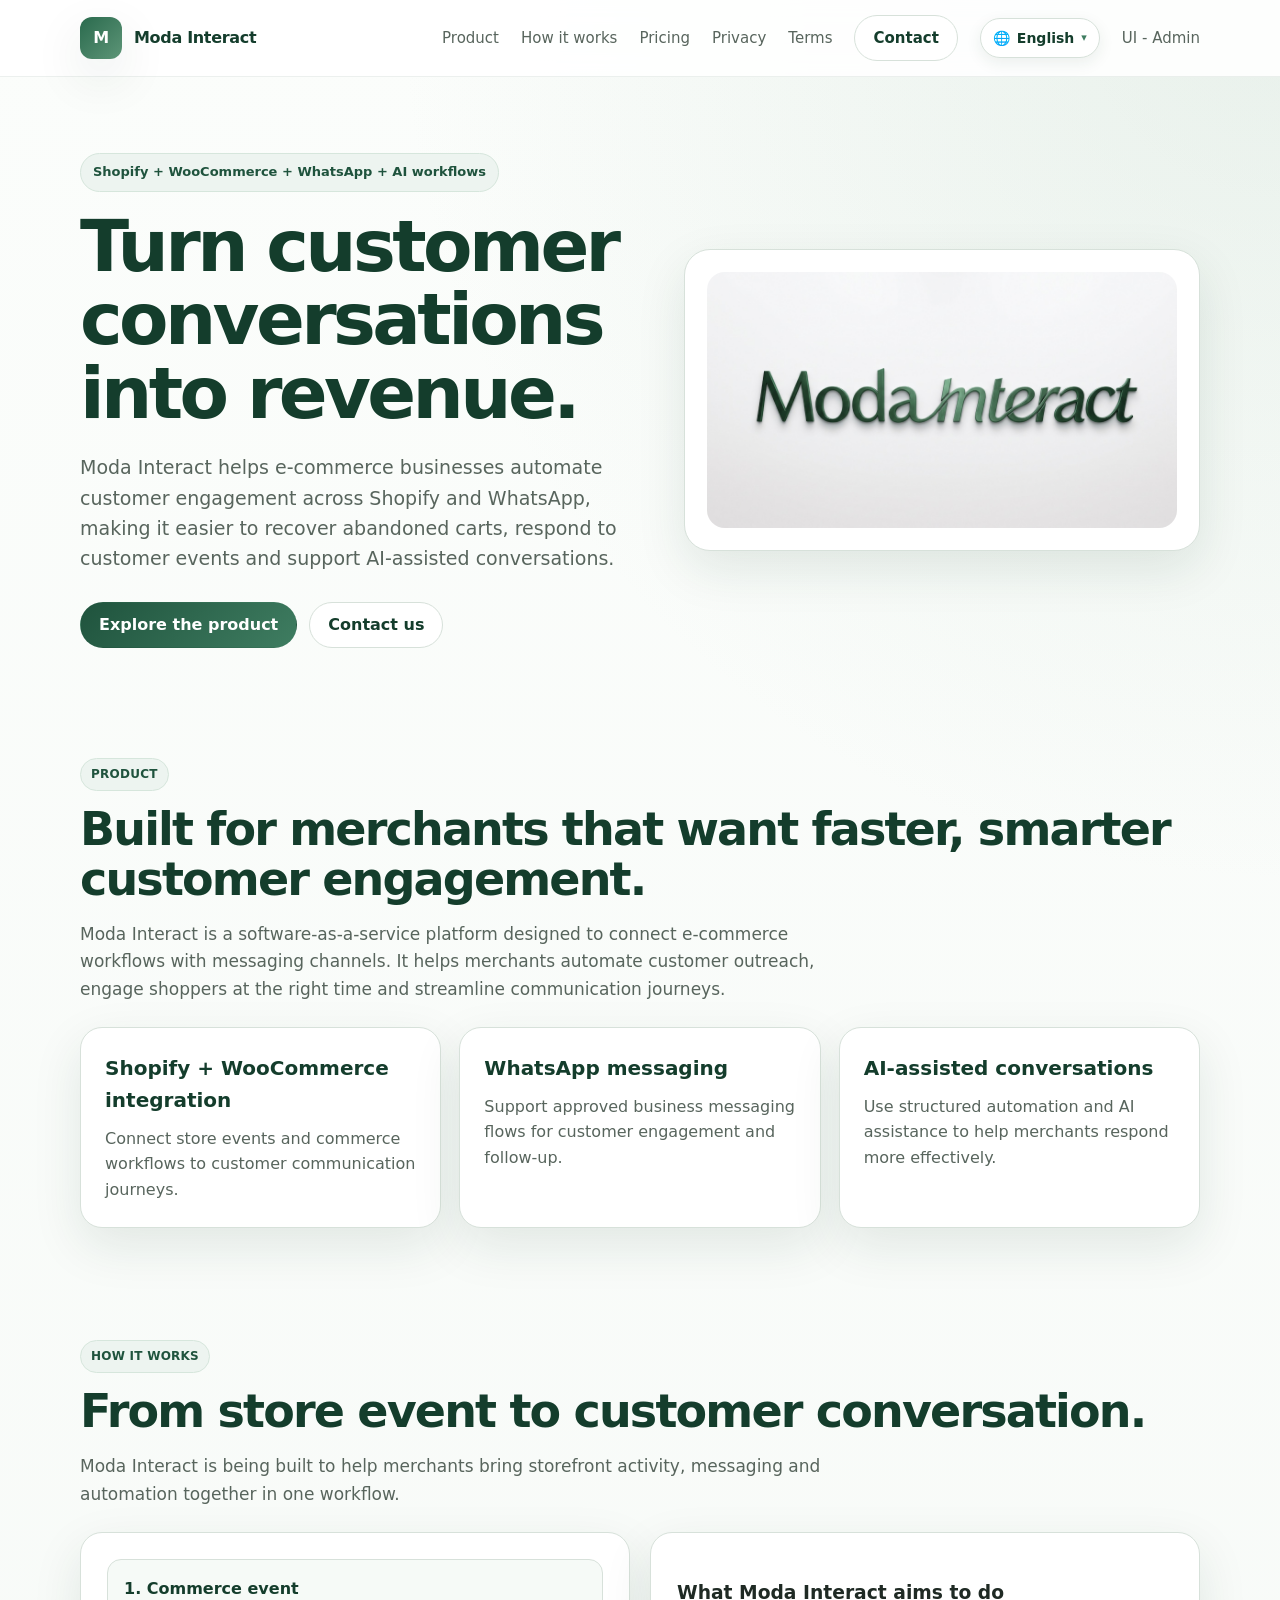
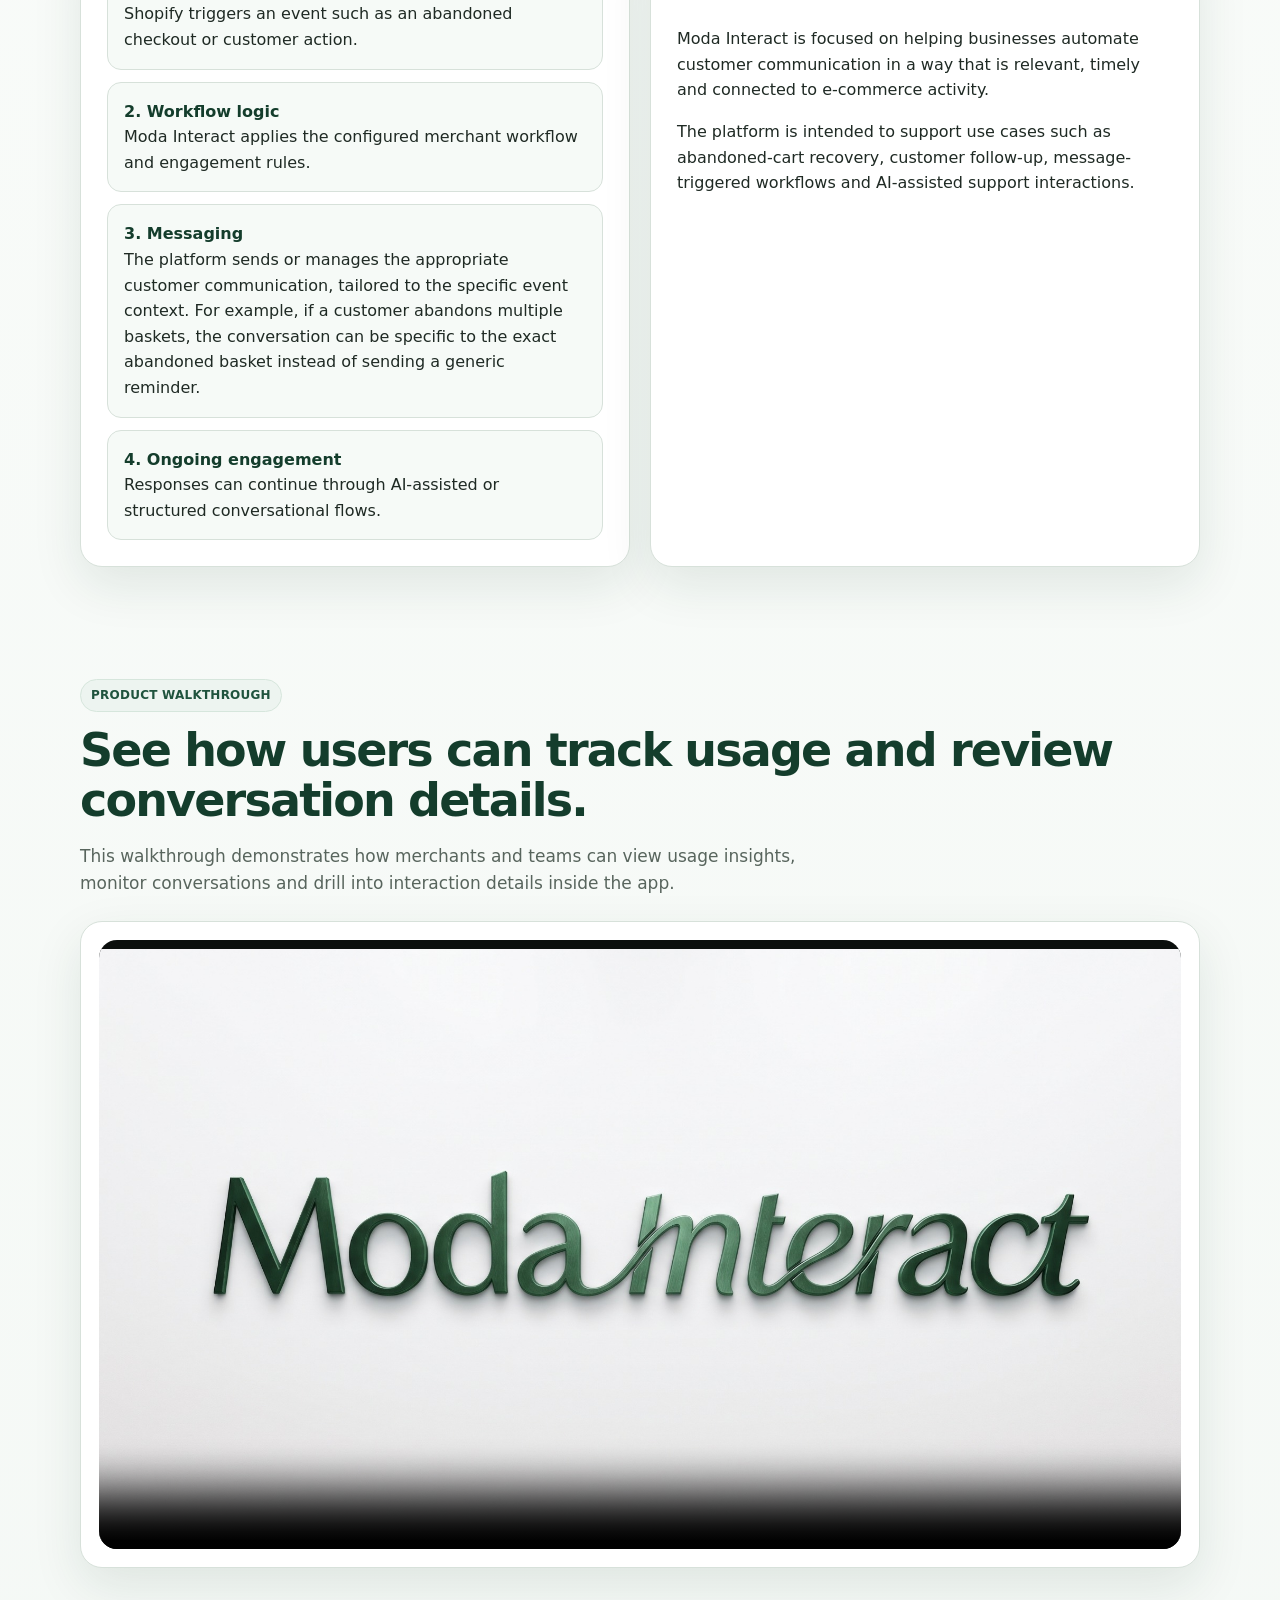
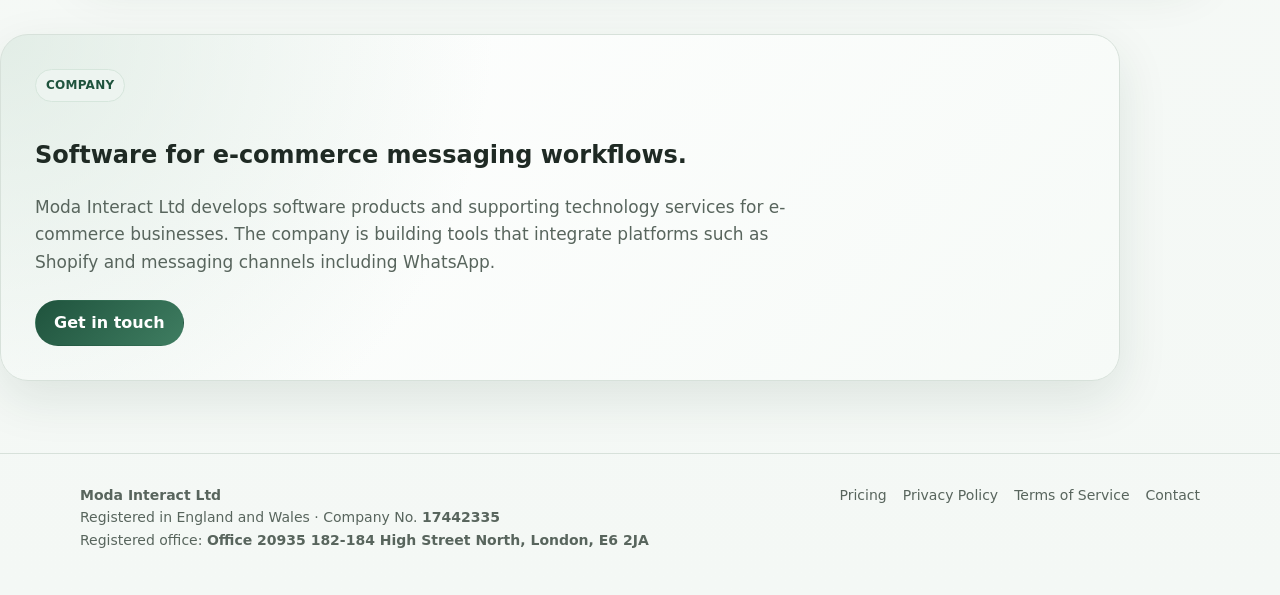
==== commit 4824fc14: "added woocommerce support" ====
--- a/index.html
+++ b/index.html
@@ -4,7 +4,7 @@
   <meta charset="utf-8">
   <meta name="viewport" content="width=device-width, initial-scale=1">
   <title>Moda Interact — AI-powered customer engagement for e-commerce</title>
-  <meta name="description" content="Moda Interact helps e-commerce businesses automate customer engagement across Shopify and WhatsApp.">
+  <meta name="description" content="Moda Interact helps e-commerce businesses automate customer engagement across Shopify, WooCommerce and WhatsApp.">
   <meta property="og:title" content="Moda Interact">
   <meta property="og:description" content="AI-powered customer engagement for e-commerce businesses.">
   <meta property="og:type" content="website">
@@ -39,7 +39,7 @@
   <section class="hero">
     <div class="container hero-grid">
       <div>
-        <span class="eyebrow">Shopify + WhatsApp + AI workflows</span>
+        <span class="eyebrow">Shopify + WooCommerce + WhatsApp + AI workflows</span>
         <h1>Turn customer conversations into revenue.</h1>
         <p>
           Moda Interact helps e-commerce businesses automate customer engagement across
@@ -69,7 +69,7 @@
       </p>
       <div class="card-grid">
         <article class="card">
-          <h3>Shopify integration</h3>
+          <h3>Shopify + WooCommerce integration</h3>
           <p>Connect store events and commerce workflows to customer communication journeys.</p>
         </article>
         <article class="card">
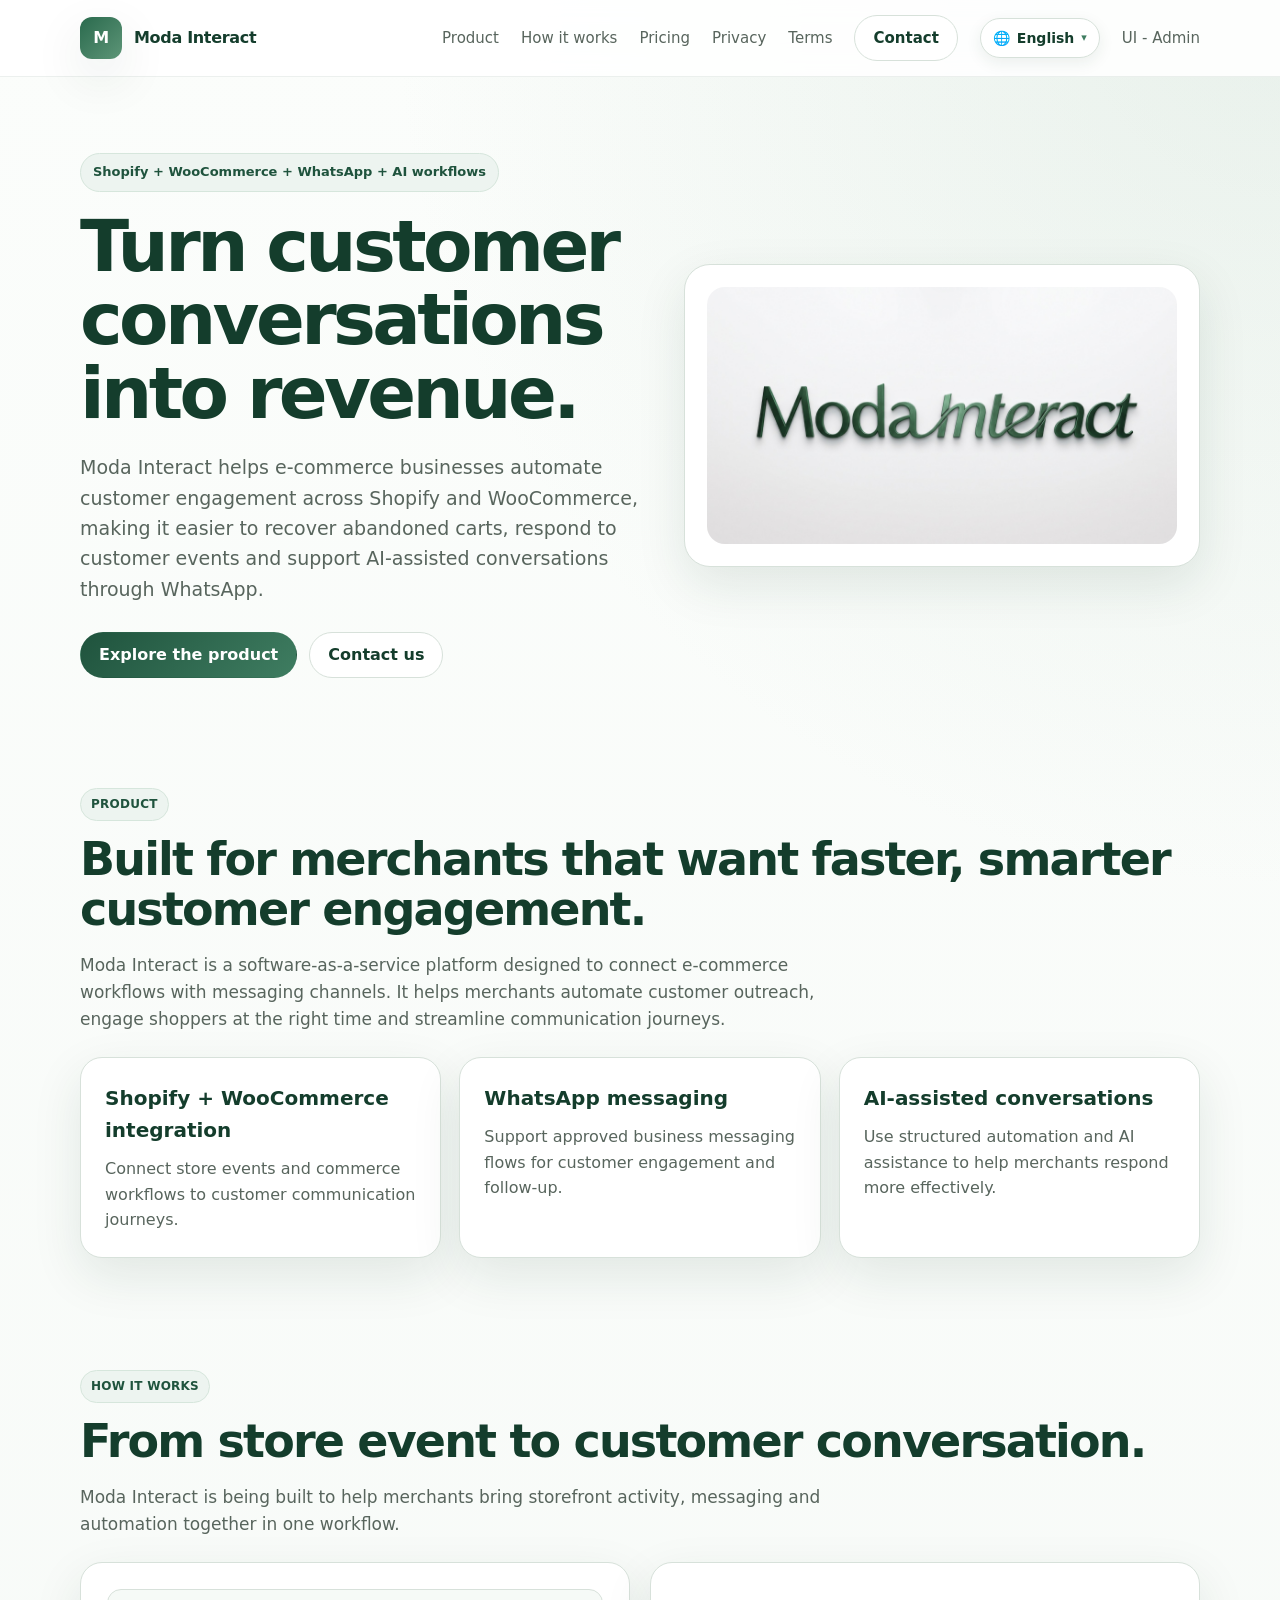
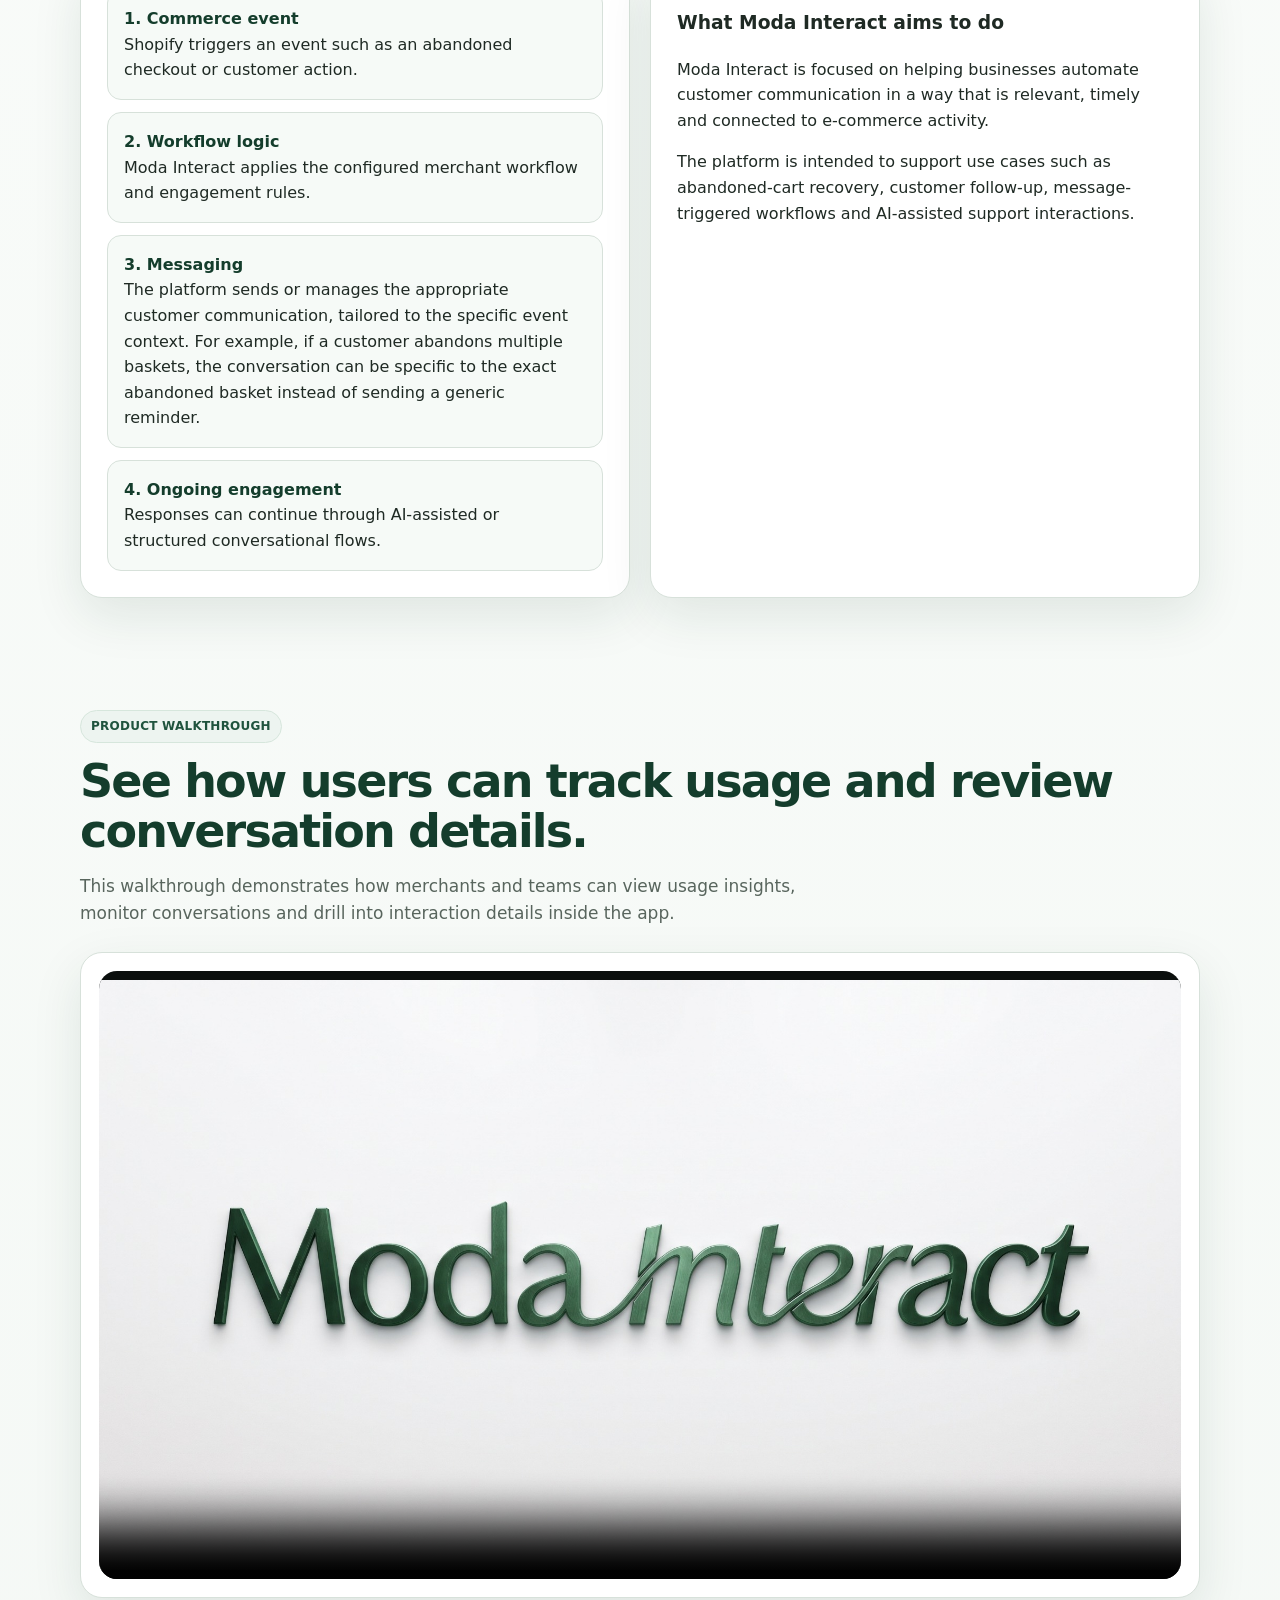
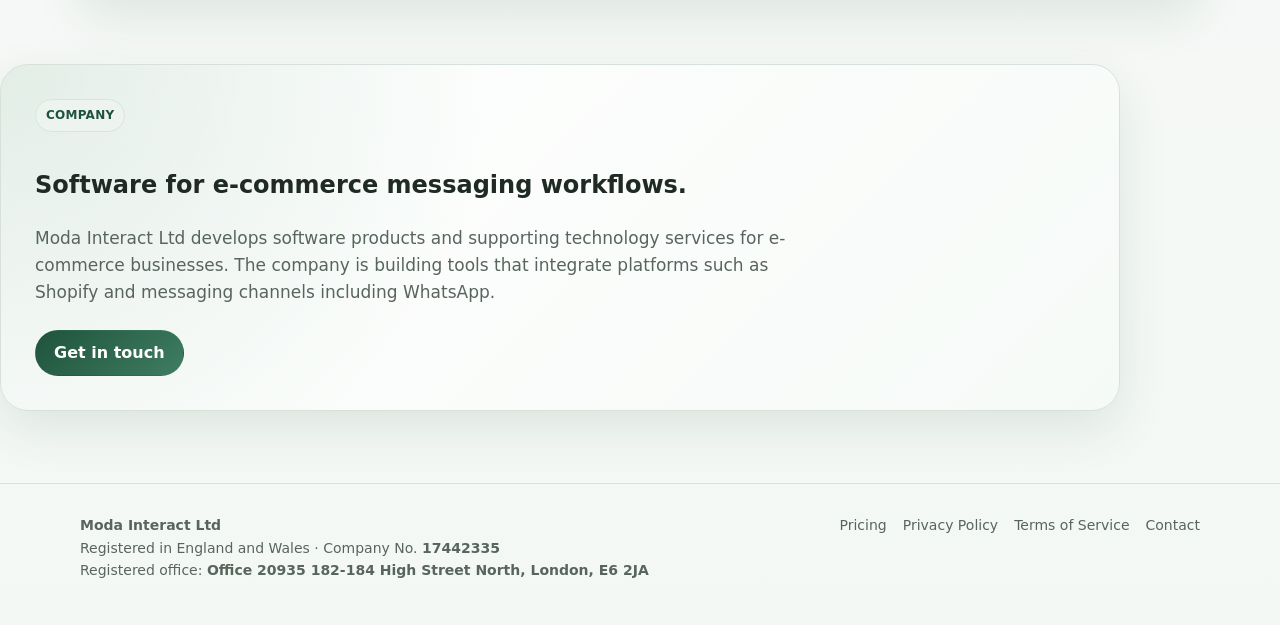
==== commit 6077902a: "updated to increate the provenance of woocommerce" ====
--- a/index.html
+++ b/index.html
@@ -42,9 +42,9 @@
         <span class="eyebrow">Shopify + WooCommerce + WhatsApp + AI workflows</span>
         <h1>Turn customer conversations into revenue.</h1>
         <p>
-          Moda Interact helps e-commerce businesses automate customer engagement across
-          Shopify and WhatsApp, making it easier to recover abandoned carts, respond to
-          customer events and support AI-assisted conversations.
+          Moda Interact helps e-commerce businesses automate customer engagement across Shopify and WooCommerce,
+          making it easier to recover abandoned carts, respond to customer events and support AI-assisted
+          conversations through WhatsApp.
         </p>
         <div class="hero-actions">
           <a class="button primary" href="#product">Explore the product</a>
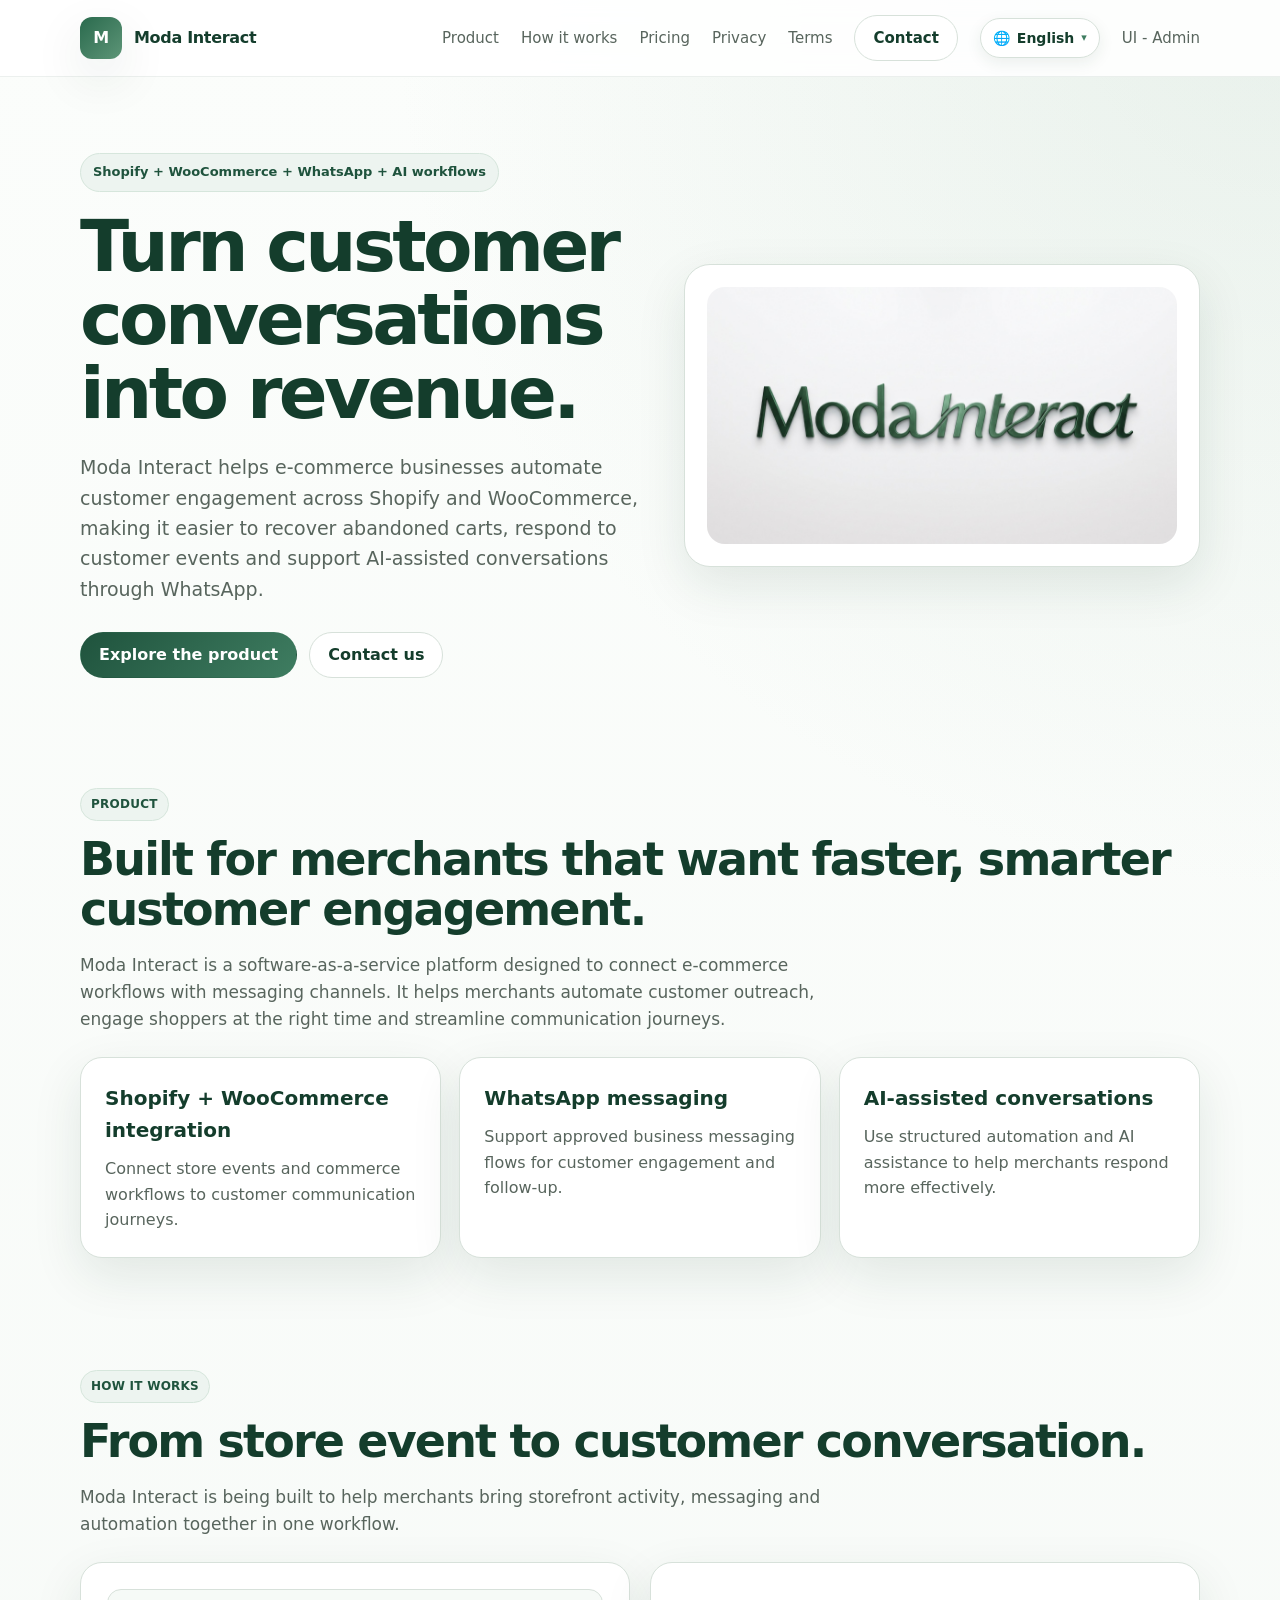
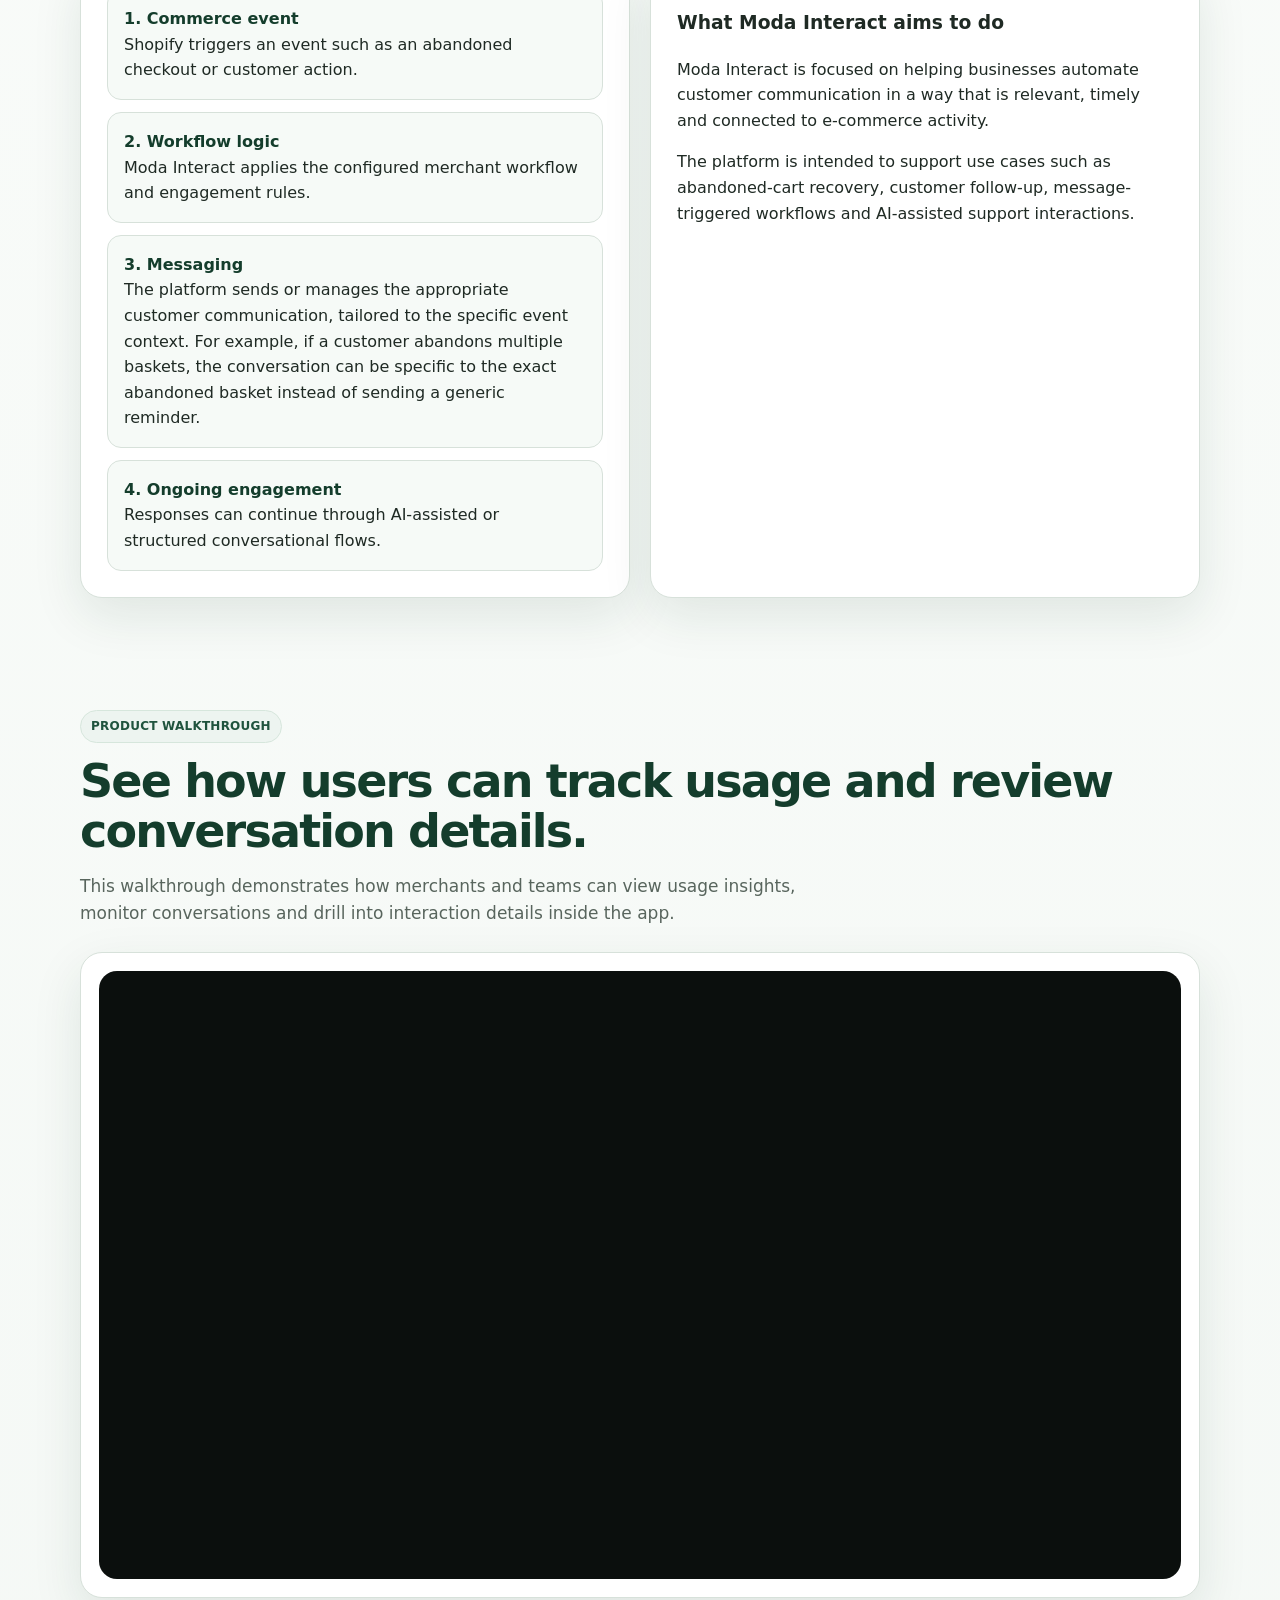
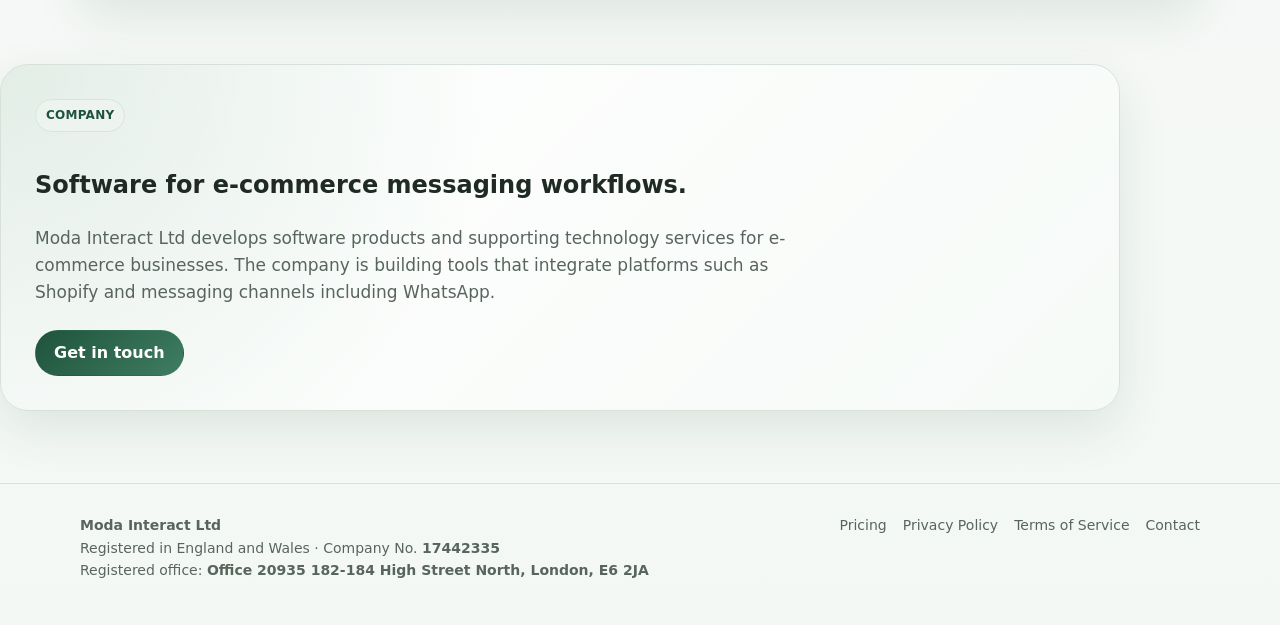
==== commit 695e5605: "updated link to youtube video" ====
--- a/index.html
+++ b/index.html
@@ -124,10 +124,13 @@
         monitor conversations and drill into interaction details inside the app.
       </p>
       <div class="video-wrap">
-        <video controls playsinline preload="metadata" poster="assets/moda-interact-logo.jpg">
-          <source src="usage-interactions.mp4" type="video/mp4">
-          Your browser does not support the video tag.
-        </video>
+        <iframe
+          src="https://www.youtube-nocookie.com/embed/0EHXKf0_Q20"
+          title="Moda Interact product walkthrough"
+          allow="accelerometer; autoplay; clipboard-write; encrypted-media; gyroscope; picture-in-picture"
+          referrerpolicy="strict-origin-when-cross-origin"
+          allowfullscreen
+        ></iframe>
       </div>
     </div>
   </section>
--- a/styles.css
+++ b/styles.css
@@ -273,10 +273,11 @@
   box-shadow: var(--shadow);
 }
 
-.video-wrap video {
+.video-wrap iframe {
   display: block;
   width: 100%;
   max-width: 100%;
+  border: 0;
   border-radius: 18px;
   background: #0b0f0d;
   aspect-ratio: 16 / 9;
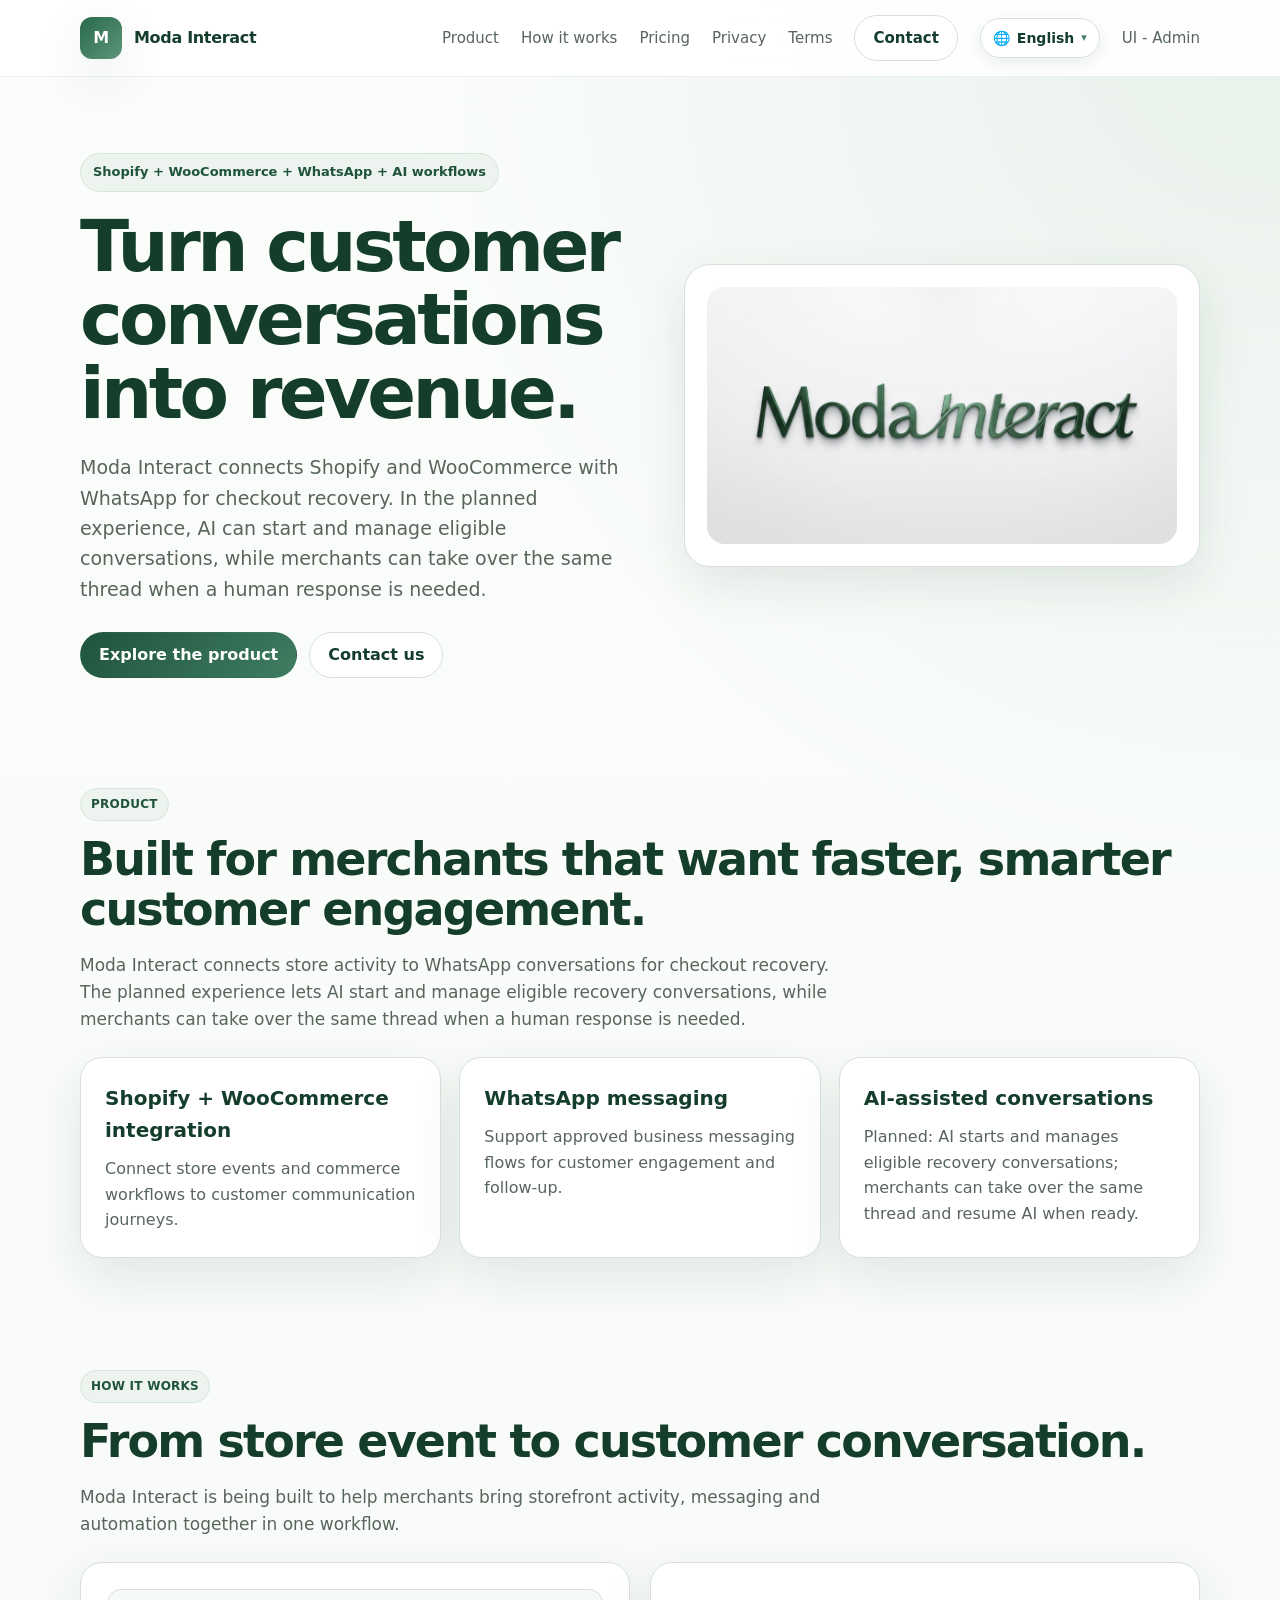
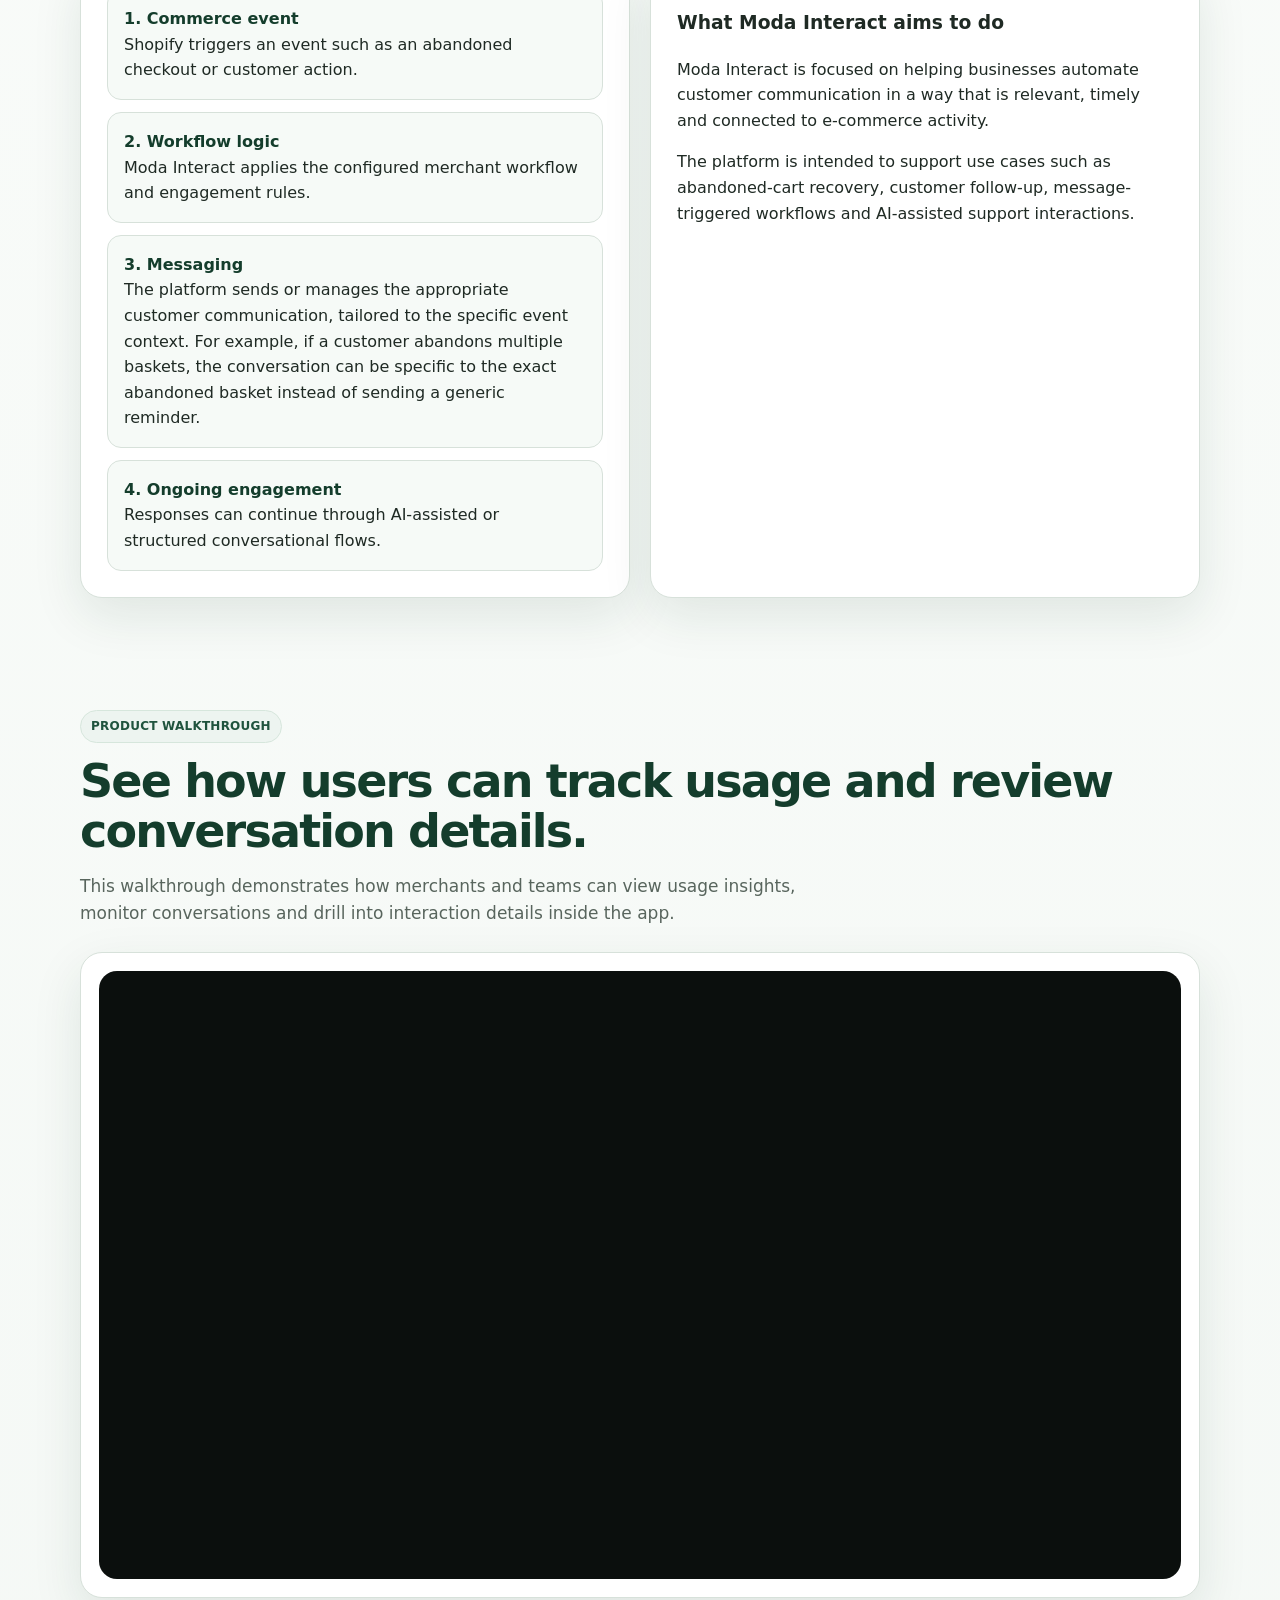
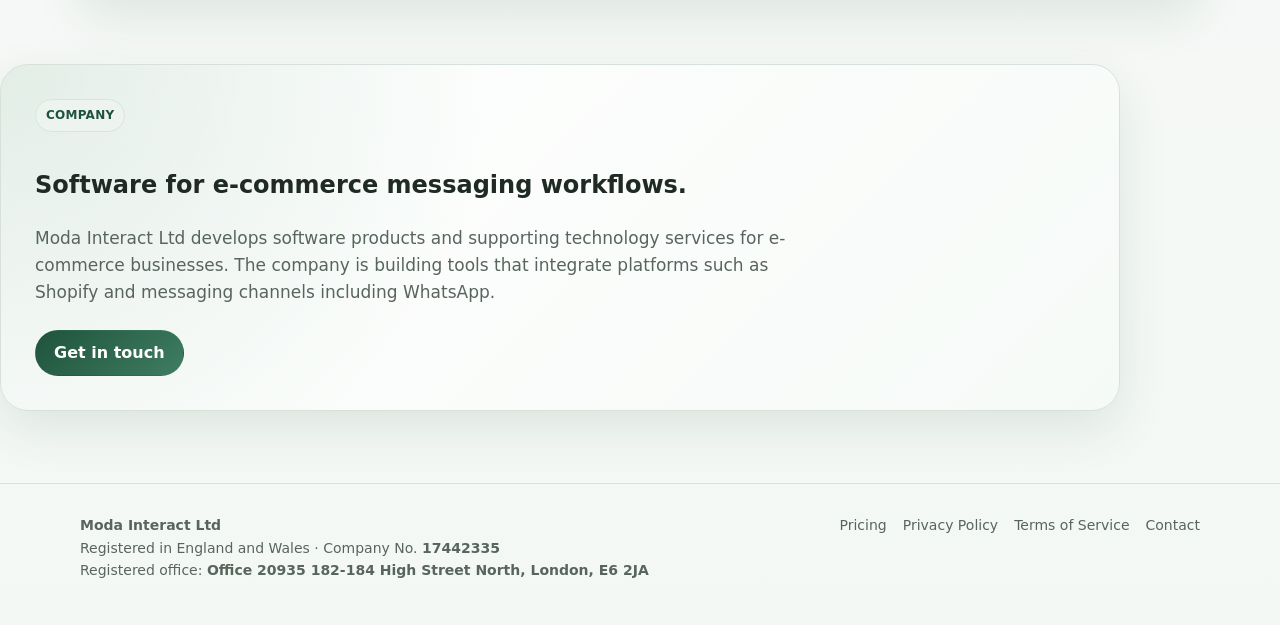
==== commit 9e09fd2a: "updated site for human takeover" ====
--- a/index.html
+++ b/index.html
@@ -3,10 +3,10 @@
 <head>
   <meta charset="utf-8">
   <meta name="viewport" content="width=device-width, initial-scale=1">
-  <title>Moda Interact — AI-powered customer engagement for e-commerce</title>
-  <meta name="description" content="Moda Interact helps e-commerce businesses automate customer engagement across Shopify, WooCommerce and WhatsApp.">
+  <title>Moda Interact — AI-assisted commerce conversations</title>
+  <meta name="description" content="AI-assisted WhatsApp checkout recovery, designed for merchant control and human handover.">
   <meta property="og:title" content="Moda Interact">
-  <meta property="og:description" content="AI-powered customer engagement for e-commerce businesses.">
+  <meta property="og:description" content="AI-assisted WhatsApp checkout recovery, designed for merchant control and human handover.">
   <meta property="og:type" content="website">
   <link rel="icon" type="image/png" sizes="512x512" href="assets/favicon.png">
   <link rel="shortcut icon" href="favicon.ico">
@@ -42,9 +42,9 @@
         <span class="eyebrow">Shopify + WooCommerce + WhatsApp + AI workflows</span>
         <h1>Turn customer conversations into revenue.</h1>
         <p>
-          Moda Interact helps e-commerce businesses automate customer engagement across Shopify and WooCommerce,
-          making it easier to recover abandoned carts, respond to customer events and support AI-assisted
-          conversations through WhatsApp.
+          Moda Interact connects Shopify and WooCommerce with WhatsApp for checkout recovery. In the planned
+          experience, AI can start and manage eligible conversations, while merchants can take over the same
+          thread when a human response is needed.
         </p>
         <div class="hero-actions">
           <a class="button primary" href="#product">Explore the product</a>
@@ -63,9 +63,9 @@
       <span class="badge">Product</span>
       <h2>Built for merchants that want faster, smarter customer engagement.</h2>
       <p class="section-intro">
-        Moda Interact is a software-as-a-service platform designed to connect e-commerce
-        workflows with messaging channels. It helps merchants automate customer outreach,
-        engage shoppers at the right time and streamline communication journeys.
+        Moda Interact connects store activity to WhatsApp conversations for checkout recovery.
+        The planned experience lets AI start and manage eligible recovery conversations, while
+        merchants can take over the same thread when a human response is needed.
       </p>
       <div class="card-grid">
         <article class="card">
@@ -78,7 +78,7 @@
         </article>
         <article class="card">
           <h3>AI-assisted conversations</h3>
-          <p>Use structured automation and AI assistance to help merchants respond more effectively.</p>
+          <p>Planned: AI starts and manages eligible recovery conversations; merchants can take over the same thread and resume AI when ready.</p>
         </article>
       </div>
     </div>
